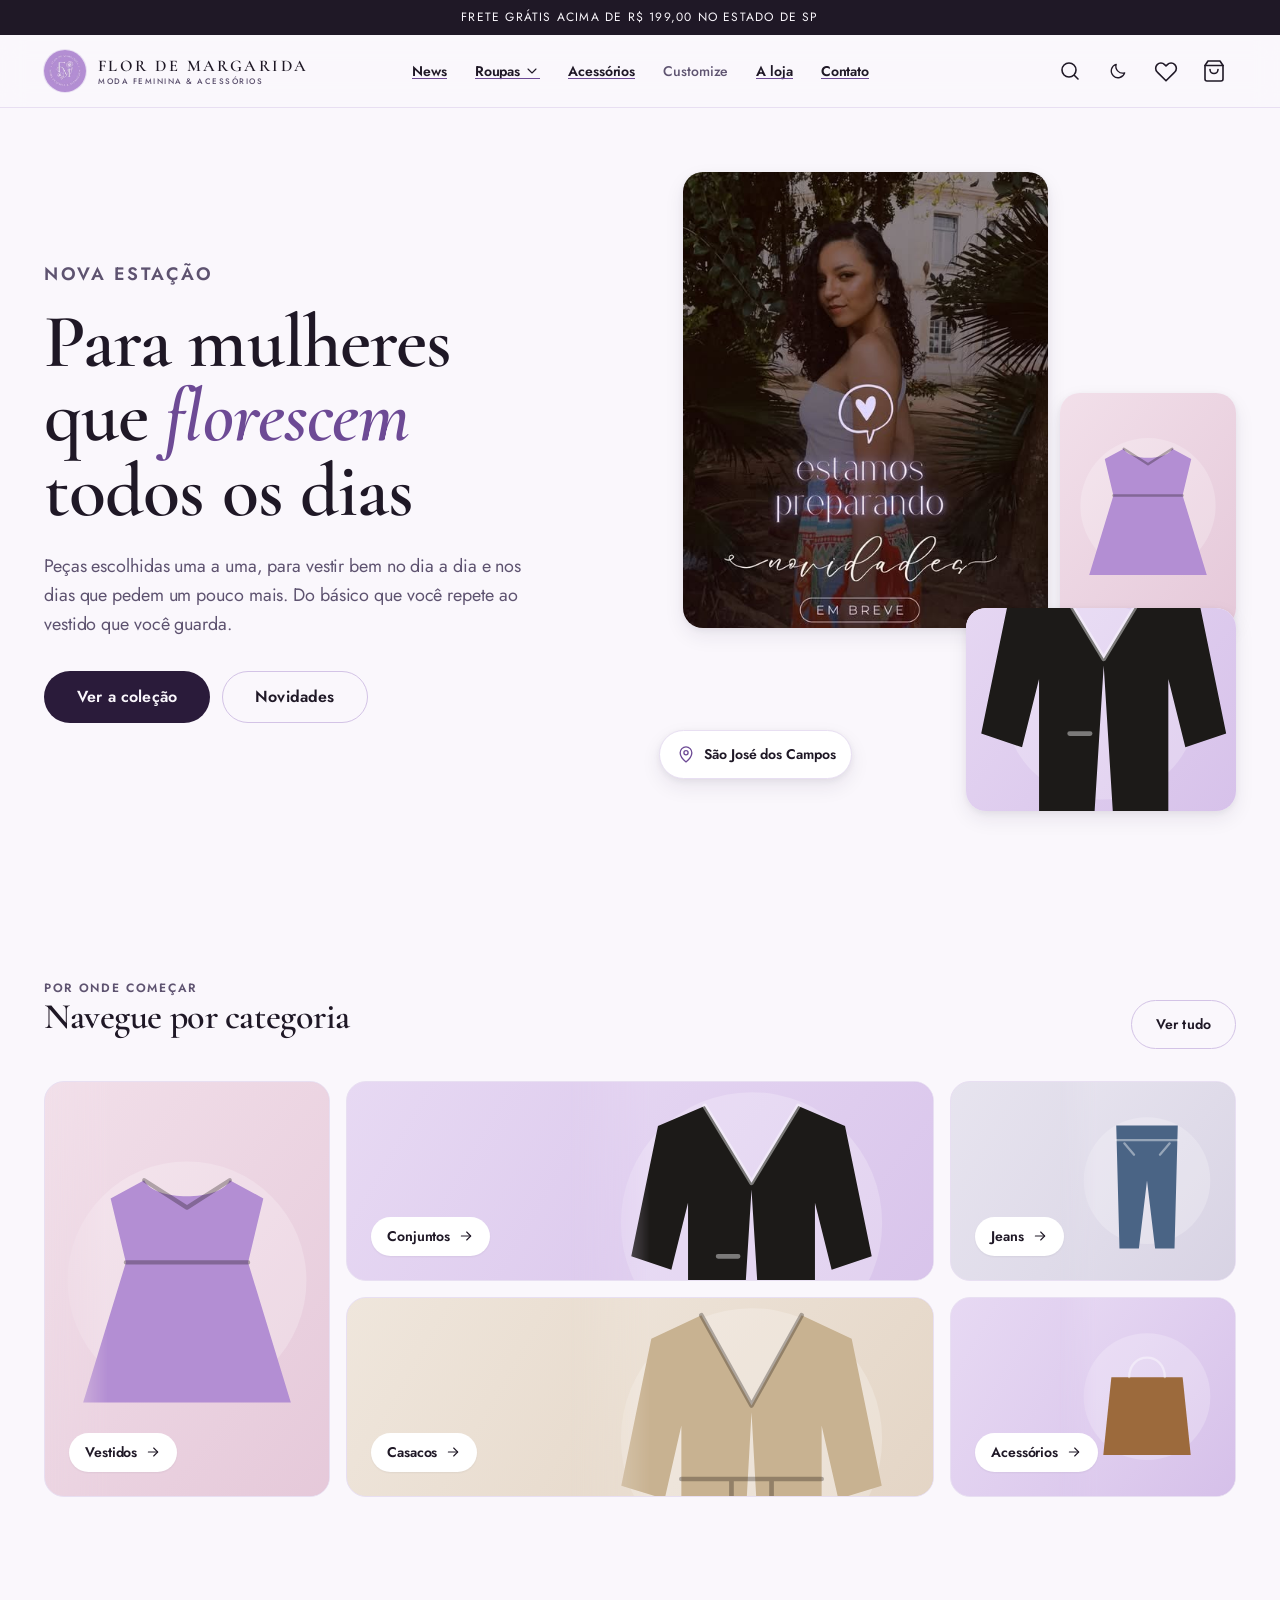
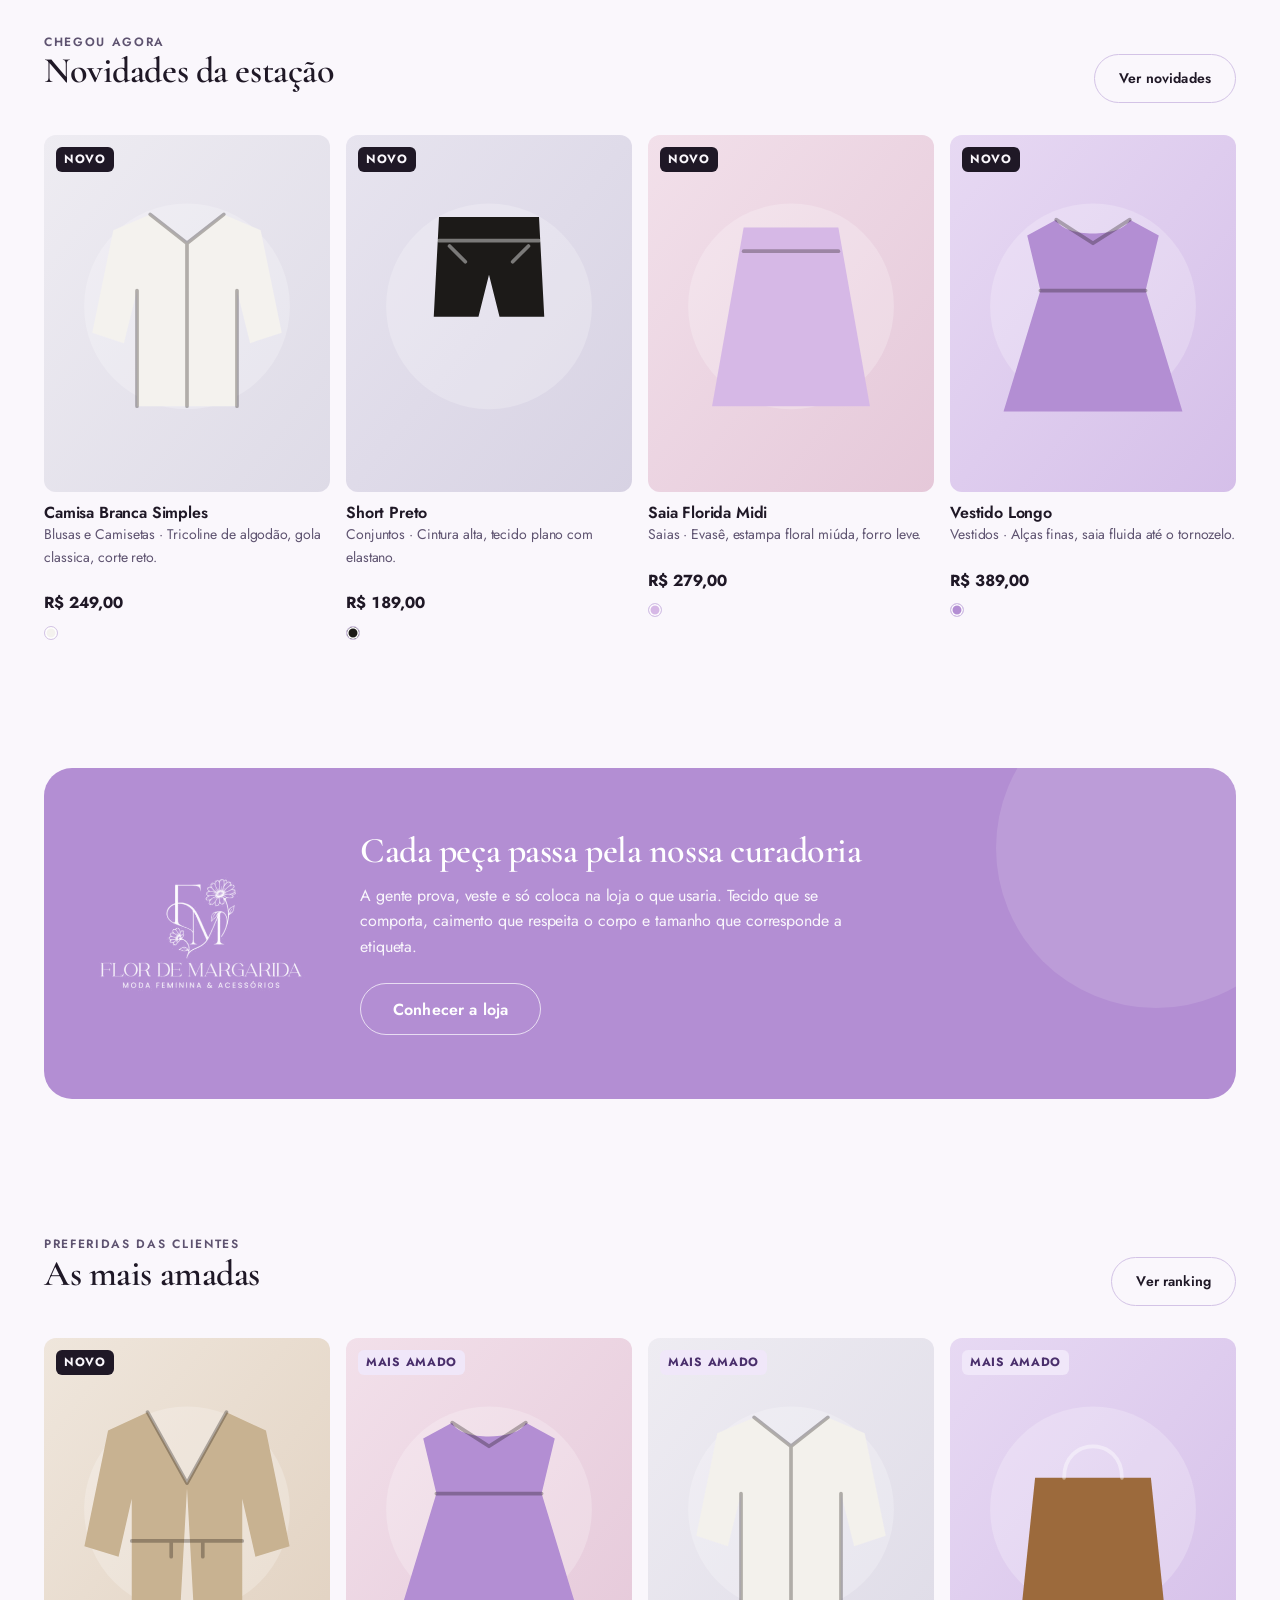
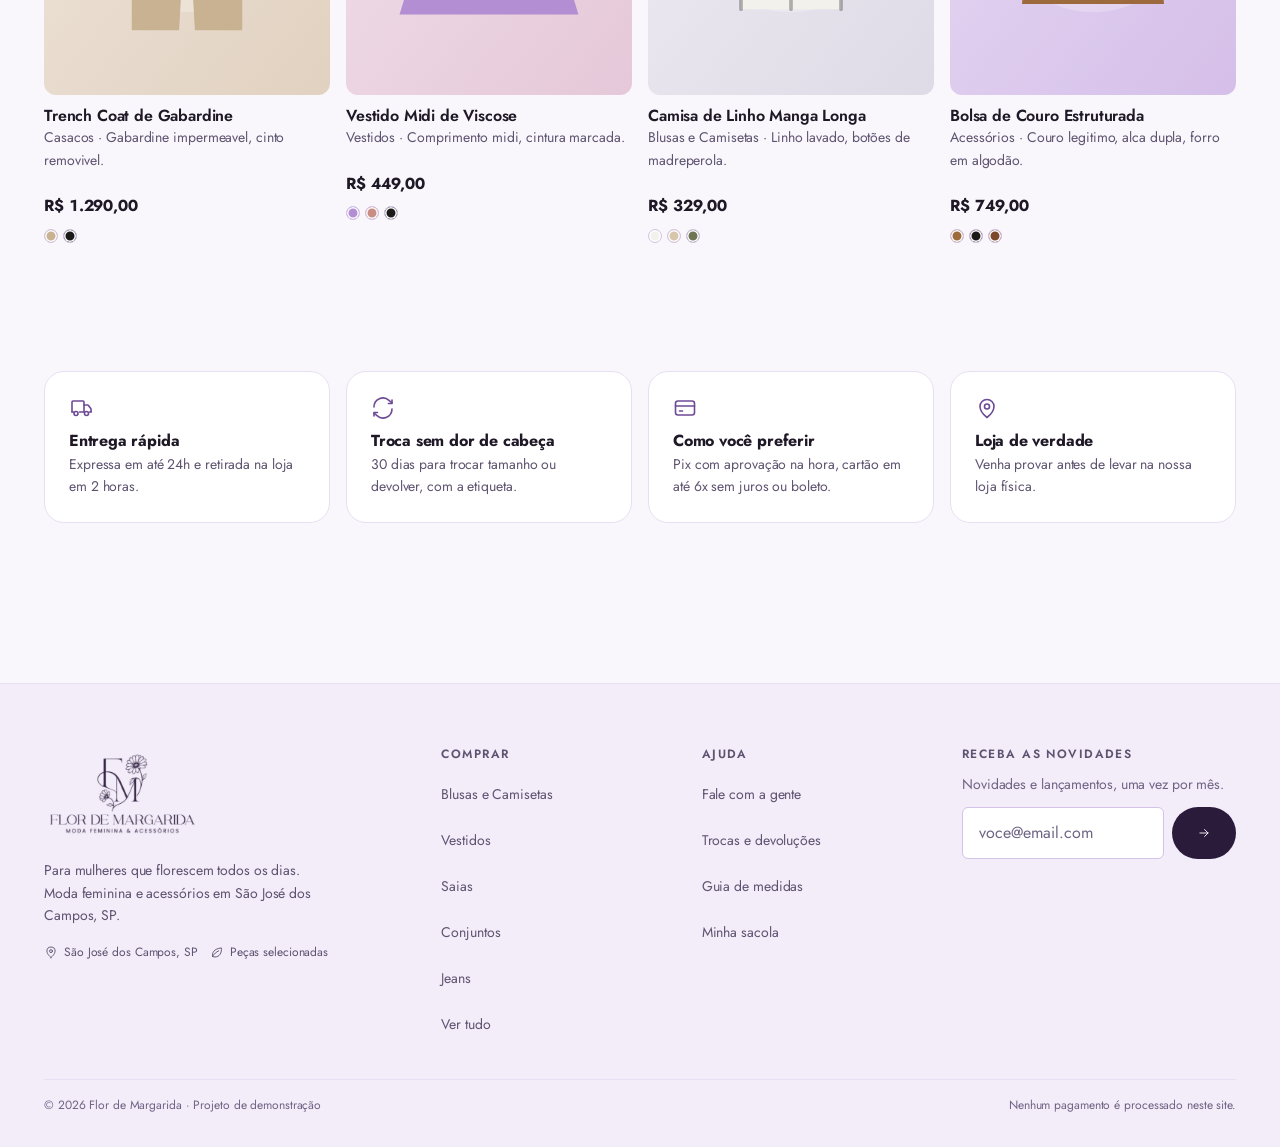
==== index.html @ 806056b3 "Adiciona o código do site Flor de Margarida Páginas, estilos, scripts e imagens exportados do artifa" ====
<!DOCTYPE html>
<html lang="pt-BR">
<head>
  <meta charset="UTF-8">
  <meta name="viewport" content="width=device-width, initial-scale=1">
  <title>Flor de Margarida - Moda feminina</title>
  <meta name="description" content="Peças escolhidas uma a uma para mulheres que florescem todos os dias. Vestidos, blusas, calças e acessórios.">
  <meta name="theme-color" content="#b38ed3">
  <link rel="icon" href="assets/img/favicon.ico" sizes="any">
  <link rel="icon" type="image/png" href="assets/img/favicon.png">
  <link rel="apple-touch-icon" href="assets/img/apple-touch-icon.png">
  <link rel="preconnect" href="https://fonts.googleapis.com">
  <link rel="preconnect" href="https://fonts.gstatic.com" crossorigin>
  <link rel="stylesheet" href="https://fonts.googleapis.com/css2?family=Cormorant+Garamond:wght@400;500;600;700&family=Jost:wght@300;400;500;600&display=swap">
  <link rel="stylesheet" href="assets/css/style.css">
</head>
<body data-pagina="inicio">

  <a class="pular-para-conteudo" href="#conteudo">Pular para o conteúdo</a>
  <header data-cabecalho></header>

  <main id="conteudo">

    <!-- Painel Customize: vive na pagina principal porque so ela recebe o runtime do claude.ai -->
    <section class="container secao" data-painel-customize hidden>
      <div class="secao-topo">
        <div>
          <p class="olho">Administração</p>
          <h1>Customize</h1>
          <p class="suave" style="max-width:58ch">
            Escreva o que quer mudar no site, anexe imagens ou PDFs se ajudar, e o pedido entra na fila.
            O Claude Code da administração executa automaticamente, em até 10 minutos, um pedido por vez.
          </p>
        </div>
        <div data-sessao-acoes></div>
      </div>
      <div data-customize></div>
    </section>

    <div data-home>
    <section class="container hero">
      <div class="hero__grade">
        <div class="hero__texto">
          <p class="olho">Nova estação</p>
          <h1 class="hero__titulo">Para mulheres que <em>florescem</em> todos os dias</h1>
          <p>
            Peças escolhidas uma a uma, para vestir bem no dia a dia e nos dias que pedem
            um pouco mais. Do básico que você repete ao vestido que você guarda.
          </p>
          <div class="hero__acoes">
            <a class="btn btn--primario btn--grande" href="produtos.html">Ver a coleção</a>
            <a class="btn btn--contorno btn--grande" href="produtos.html?ordem=novidades">Novidades</a>
          </div>
        </div>
        <div class="colagem" data-colagem></div>
      </div>
    </section>

    <section class="container secao">
      <div class="secao-topo">
        <div>
          <p class="olho">Por onde começar</p>
          <h2>Navegue por categoria</h2>
        </div>
        <a class="btn btn--contorno" href="produtos.html">Ver tudo</a>
      </div>
      <div class="bento" data-bento></div>
    </section>

    <section class="container secao">
      <div class="secao-topo">
        <div>
          <p class="olho">Chegou agora</p>
          <h2>Novidades da estação</h2>
        </div>
        <a class="btn btn--contorno" href="produtos.html?ordem=novidades">Ver novidades</a>
      </div>
      <div class="grade-produtos" data-novidades></div>
    </section>

    <section class="container secao">
      <div class="faixa-marca">
        <img src="assets/img/marca-clara.png" alt="" width="420" height="244"
             style="width:220px;height:auto" aria-hidden="true">
        <div>
          <h2>Cada peça passa pela nossa curadoria</h2>
          <p style="max-width:52ch">
            A gente prova, veste e só coloca na loja o que usaria. Tecido que se comporta,
            caimento que respeita o corpo e tamanho que corresponde a etiqueta.
          </p>
          <div class="linha" style="margin-top:24px">
            <a class="btn btn--contorno btn--grande" href="sobre.html">Conhecer a loja</a>
          </div>
        </div>
      </div>
    </section>

    <section class="container secao">
      <div class="secao-topo">
        <div>
          <p class="olho">Preferidas das clientes</p>
          <h2>As mais amadas</h2>
        </div>
        <a class="btn btn--contorno" href="produtos.html?ordem=avaliacao">Ver ranking</a>
      </div>
      <div class="grade-produtos" data-amados></div>
    </section>

    <section class="container secao">
      <div class="vantagens">
        <div class="vantagem">
          <svg class="i i--lg" viewBox="0 0 24 24" fill="none" stroke="currentColor" stroke-width="1.6"
               stroke-linecap="round" stroke-linejoin="round" aria-hidden="true">
            <path d="M3 16V6a1 1 0 0 1 1-1h10a1 1 0 0 1 1 1v10"/>
            <path d="M15 9h3.6a1 1 0 0 1 .8.4l2.4 3.2a1 1 0 0 1 .2.6V16"/>
            <path d="M3 16h1.5"/><path d="M10.5 16h4"/><path d="M20.5 16H22"/>
            <circle cx="7" cy="17.5" r="2"/><circle cx="17.5" cy="17.5" r="2"/>
          </svg>
          <h3>Entrega rápida</h3>
          <p>Expressa em até 24h e retirada na loja em 2 horas.</p>
        </div>
        <div class="vantagem">
          <svg class="i i--lg" viewBox="0 0 24 24" fill="none" stroke="currentColor" stroke-width="1.6"
               stroke-linecap="round" stroke-linejoin="round" aria-hidden="true">
            <path d="M3 11a9 9 0 0 1 15-6.7L21 7"/><path d="M21 4v3.5h-3.5"/>
            <path d="M21 13a9 9 0 0 1-15 6.7L3 17"/><path d="M3 20v-3.5h3.5"/>
          </svg>
          <h3>Troca sem dor de cabeça</h3>
          <p>30 dias para trocar tamanho ou devolver, com a etiqueta.</p>
        </div>
        <div class="vantagem">
          <svg class="i i--lg" viewBox="0 0 24 24" fill="none" stroke="currentColor" stroke-width="1.6"
               stroke-linecap="round" stroke-linejoin="round" aria-hidden="true">
            <rect x="2.5" y="5" width="19" height="14" rx="2.5"/><path d="M2.5 10h19"/><path d="M6.5 15h3"/>
          </svg>
          <h3>Como você preferir</h3>
          <p>Pix com aprovação na hora, cartão em até 6x sem juros ou boleto.</p>
        </div>
        <div class="vantagem">
          <svg class="i i--lg" viewBox="0 0 24 24" fill="none" stroke="currentColor" stroke-width="1.6"
               stroke-linecap="round" stroke-linejoin="round" aria-hidden="true">
            <path d="M12 21.5s7-5.5 7-11a7 7 0 1 0-14 0c0 5.5 7 11 7 11Z"/><circle cx="12" cy="10.5" r="2.5"/>
          </svg>
          <h3>Loja de verdade</h3>
          <p>Venha provar antes de levar na nossa loja física.</p>
        </div>
      </div>
    </section>
    </div>

  </main>

  <footer data-rodape></footer>

  <script src="assets/js/icones.js"></script>
  <script src="assets/js/dados.js"></script>
  <script src="assets/js/loja.js"></script>
  <script src="assets/js/componentes.js"></script>
  <script src="assets/js/customize.js"></script>
  <script src="assets/js/app.js"></script>
</body>
</html>
---- assets/css/style.css ----
/* =========================================================
   FLOR DE MARGARIDA - Atelie
   Design system: editorial minimalism + bento accents
   Ordem: tokens > reset > tipografia > layout > componentes
   ========================================================= */

/* =============== 1. TOKENS ==============================
   Paleta extraida da identidade real da marca (@__flordemargarida):
   lilas #b38ed3 chapado em todas as artes, logo branco, tipografia
   serifada em caixa alta. Tudo aqui deriva desses dois fatos.
   ========================================================= */

:root {
  color-scheme: light dark;

  /* --- Cor --- */
  --c-fundo:        #faf7fc;
  --c-fundo-2:      #f3ecf9;
  --c-superficie:   #ffffff;
  --c-superficie-2: #f7f2fb;
  --c-tinta:        #1f1826;   /* 16.4:1 sobre o fundo */
  --c-tinta-2:      #5e5370;   /*  7.0:1 sobre o fundo */
  --c-tinta-3:      #6f6484;   /*  4.9:1 sobre o fundo */
  --c-linha:        #e8dff2;
  --c-linha-forte:  #d3c3e6;

  --c-marca:        #b38ed3;   /* lilas da marca - preenchimento, nunca texto */
  --c-marca-clara:  #d9c6ec;
  --c-acento:       #6d4a95;   /*  6.6:1 - versao do lilas que pode virar texto */
  --c-acento-suave: #f0e7f9;
  --c-acento-tinta: #4a2f6c;

  --c-sucesso:      #1f6b45;
  --c-sucesso-suave:#e2f0e8;
  --c-perigo:       #a3272c;
  --c-perigo-suave: #fbe8e8;
  --c-aviso:        #8a5a05;

  --c-foco:         #6d4a95;
  --c-scrim:        rgba(31, 24, 38, .55);

  --c-btn-tinta:    #2a1b3a;
  --c-btn-tinta-txt:#faf7fc;

  /* --- Espacamento (escala 4px) --- */
  --e1: 4px;  --e2: 8px;  --e3: 12px; --e4: 16px;
  --e5: 24px; --e6: 32px; --e7: 48px; --e8: 64px; --e9: 96px;

  /* --- Raio --- */
  --r-sm: 6px; --r: 12px; --r-lg: 20px; --r-xl: 28px; --r-full: 999px;

  /* --- Elevacao --- */
  --s1: 0 1px 2px rgba(42, 27, 58, .06);
  --s2: 0 2px 6px rgba(42, 27, 58, .06), 0 8px 20px rgba(42, 27, 58, .08);
  --s3: 0 8px 24px rgba(42, 27, 58, .12), 0 24px 56px rgba(42, 27, 58, .14);

  /* --- Movimento --- */
  --d-rapida: 160ms;
  --d: 220ms;
  --d-lenta: 320ms;
  --ease-saida:  cubic-bezier(.22, .8, .28, 1);
  --ease-entrada: cubic-bezier(.5, 0, .75, 0);

  /* --- Camadas --- */
  --z-base: 1; --z-sticky: 40; --z-drawer: 100; --z-modal: 200; --z-toast: 300;

  /* --- Tipografia: serifada do logo + geometrica do subtitulo --- */
  --f-display: "Cormorant Garamond", Georgia, "Times New Roman", serif;
  --f-texto: "Jost", system-ui, -apple-system, "Segoe UI", Roboto, sans-serif;

  --t-xs: .75rem;
  --t-sm: .875rem;
  --t-base: 1rem;
  --t-md: 1.125rem;
  --t-lg: 1.375rem;
  --t-xl: 1.75rem;
  --t-2xl: 2.25rem;
  --t-3xl: 3rem;

  --largura: 1240px;
  --largura-texto: 68ch;
  --alt-cabecalho: 72px;
}

/* --- Tema escuro: variantes tonais, nunca inversao ---
   Tres gatilhos, um so conjunto de tokens:
   1. preferencia do sistema, salvo escolha explicita de claro (no site ou no host)
   2. data-theme="dark" carimbado pelo visualizador (claude.ai)
   3. data-tema="escuro" pelo botao do proprio site - sempre vence */
@media (prefers-color-scheme: dark) {
  :root:not([data-tema="claro"]):not([data-theme="light"]) {
  --c-fundo:        #141019;
  --c-fundo-2:      #1b1523;
  --c-superficie:   #1f1828;
  --c-superficie-2: #282034;
  --c-tinta:        #f5eefb;
  --c-tinta-2:      #b5a8c8;
  --c-tinta-3:      #9083a6;
  --c-linha:        #332a41;
  --c-linha-forte:  #4c405d;

  --c-marca:        #b38ed3;
  --c-marca-clara:  #cdaee8;
  --c-acento:       #cdaee8;
  --c-acento-suave: #2e2340;
  --c-acento-tinta: #e5d2f5;

  --c-sucesso:      #6cc79b;
  --c-sucesso-suave:#16281f;
  --c-perigo:       #ef8d8d;
  --c-perigo-suave: #2e1a1c;
  --c-aviso:        #dcae5c;

  --c-foco:         #cdaee8;
  --c-scrim:        rgba(0, 0, 0, .68);

  --c-btn-tinta:    #cdaee8;
  --c-btn-tinta-txt:#1a1322;

  --s1: 0 1px 2px rgba(0,0,0,.4);
  --s2: 0 2px 6px rgba(0,0,0,.4), 0 8px 20px rgba(0,0,0,.45);
  --s3: 0 8px 24px rgba(0,0,0,.5), 0 24px 56px rgba(0,0,0,.55);
  }
}

:root[data-theme="dark"]:not([data-tema="claro"]),
:root[data-tema="escuro"] {
  --c-fundo:        #141019;
  --c-fundo-2:      #1b1523;
  --c-superficie:   #1f1828;
  --c-superficie-2: #282034;
  --c-tinta:        #f5eefb;
  --c-tinta-2:      #b5a8c8;
  --c-tinta-3:      #9083a6;
  --c-linha:        #332a41;
  --c-linha-forte:  #4c405d;

  --c-marca:        #b38ed3;
  --c-marca-clara:  #cdaee8;
  --c-acento:       #cdaee8;
  --c-acento-suave: #2e2340;
  --c-acento-tinta: #e5d2f5;

  --c-sucesso:      #6cc79b;
  --c-sucesso-suave:#16281f;
  --c-perigo:       #ef8d8d;
  --c-perigo-suave: #2e1a1c;
  --c-aviso:        #dcae5c;

  --c-foco:         #cdaee8;
  --c-scrim:        rgba(0, 0, 0, .68);

  --c-btn-tinta:    #cdaee8;
  --c-btn-tinta-txt:#1a1322;

  --s1: 0 1px 2px rgba(0,0,0,.4);
  --s2: 0 2px 6px rgba(0,0,0,.4), 0 8px 20px rgba(0,0,0,.45);
  --s3: 0 8px 24px rgba(0,0,0,.5), 0 24px 56px rgba(0,0,0,.55);
}

/* =============== 2. RESET =============================== */

*, *::before, *::after { box-sizing: border-box; }

html { -webkit-text-size-adjust: 100%; scroll-behavior: smooth; }

body {
  margin: 0;
  min-height: 100dvh;
  background: var(--c-fundo);
  color: var(--c-tinta);
  font-family: var(--f-texto);
  font-size: var(--t-base);
  line-height: 1.6;
  letter-spacing: -0.006em;
  -webkit-font-smoothing: antialiased;
  overflow-x: hidden;
}

body.trava-scroll { overflow: hidden; }

img, svg, video { display: block; max-width: 100%; }
button, input, select, textarea { font: inherit; color: inherit; }
button { touch-action: manipulation; }

:where(a):focus-visible,
:where(button, input, select, textarea, [tabindex]):focus-visible {
  outline: 2px solid var(--c-foco);
  outline-offset: 3px;
  border-radius: var(--r-sm);
}

::selection { background: var(--c-acento); color: #fff; }

@media (prefers-reduced-motion: reduce) {
  html { scroll-behavior: auto; }
  *, *::before, *::after {
    animation-duration: .01ms !important;
    animation-iteration-count: 1 !important;
    transition-duration: .01ms !important;
  }
}

/* =============== 3. TIPOGRAFIA ========================== */

h1, h2, h3, h4 {
  font-family: var(--f-display);
  font-weight: 600;
  line-height: 1.08;
  letter-spacing: -0.012em;
  margin: 0 0 var(--e3);
  text-wrap: balance;
}
h1 { font-size: clamp(2.25rem, 6vw, var(--t-3xl)); }
h2 { font-size: clamp(1.75rem, 4vw, var(--t-2xl)); }
h3 { font-size: var(--t-lg); }
h4 { font-size: var(--t-md); }
p  { margin: 0 0 var(--e4); max-width: var(--largura-texto); }

a { color: inherit; text-decoration: none; }
a.link { text-decoration: underline; text-underline-offset: .22em; text-decoration-thickness: 1px; }
a.link:hover { color: var(--c-acento); }

.olho {
  font-family: var(--f-texto);
  font-size: var(--t-xs);
  font-weight: 600;
  letter-spacing: .14em;
  text-transform: uppercase;
  color: var(--c-tinta-2);
}
.suave  { color: var(--c-tinta-2); }
.apoio  { color: var(--c-tinta-3); font-size: var(--t-sm); }
.centro { text-align: center; }
.numero { font-variant-numeric: tabular-nums; }
.sr-only {
  position: absolute; width: 1px; height: 1px; padding: 0; margin: -1px;
  overflow: hidden; clip: rect(0 0 0 0); white-space: nowrap; border: 0;
}
.pular-para-conteudo {
  position: absolute; left: var(--e4); top: -100px; z-index: var(--z-toast);
  background: var(--c-tinta); color: var(--c-fundo);
  padding: var(--e3) var(--e4); border-radius: var(--r-sm);
  transition: top var(--d) var(--ease-saida);
}
.pular-para-conteudo:focus { top: var(--e4); }

/* =============== 4. LAYOUT ============================== */

.container { width: 100%; max-width: var(--largura); margin-inline: auto; padding-inline: var(--e5); }
.container--estreito { max-width: 820px; }

.secao { padding-block: var(--e8); }
.secao--curta { padding-block: var(--e7); }

.secao-topo {
  display: flex; align-items: end; justify-content: space-between;
  gap: var(--e5); flex-wrap: wrap; margin-bottom: var(--e6);
}
.secao-topo p { margin: var(--e2) 0 0; }

.pilha { display: grid; gap: var(--e4); }
.linha { display: flex; align-items: center; gap: var(--e3); flex-wrap: wrap; }

/* =============== 5. ICONES ============================== */

.i { width: 20px; height: 20px; flex: none; stroke-width: 1.6; }
.i--sm { width: 16px; height: 16px; }
.i--lg { width: 24px; height: 24px; }
.i--xl { width: 32px; height: 32px; stroke-width: 1.3; }

/* =============== 6. BOTOES ============================== */

.btn {
  display: inline-flex; align-items: center; justify-content: center; gap: var(--e2);
  min-height: 44px; padding: var(--e3) var(--e5);
  border: 1px solid transparent; border-radius: var(--r-full);
  font-size: var(--t-sm); font-weight: 600; letter-spacing: .01em;
  cursor: pointer; text-align: center;
  transition: background-color var(--d) var(--ease-saida),
              border-color var(--d) var(--ease-saida),
              color var(--d) var(--ease-saida),
              opacity var(--d) var(--ease-saida),
              transform var(--d-rapida) var(--ease-saida);
}
.btn:active { transform: scale(.975); }
.btn[disabled], .btn[aria-disabled="true"] {
  opacity: .45; cursor: not-allowed; transform: none; pointer-events: none;
}

.btn--primario { background: var(--c-btn-tinta); color: var(--c-btn-tinta-txt); }
.btn--primario:hover { background: var(--c-acento); }

.btn--contorno { border-color: var(--c-linha-forte); color: var(--c-tinta); background: transparent; }
.btn--contorno:hover { border-color: var(--c-tinta); background: var(--c-superficie-2); }

.btn--fantasma { color: var(--c-tinta); background: transparent; }
.btn--fantasma:hover { background: var(--c-superficie-2); }

.btn--perigo { color: var(--c-perigo); background: transparent; border-color: transparent; }
.btn--perigo:hover { background: var(--c-perigo-suave); }

.btn--bloco { width: 100%; }
.btn--grande { min-height: 52px; padding-inline: var(--e6); font-size: var(--t-base); }

.btn__spinner {
  width: 16px; height: 16px; border-radius: 50%;
  border: 2px solid currentColor; border-top-color: transparent;
  animation: girar .7s linear infinite;
}
@keyframes girar { to { transform: rotate(360deg); } }

/* Botao so-icone: alvo 44px garantido */
.btn-icone {
  display: inline-grid; place-items: center;
  width: 44px; height: 44px; padding: 0;
  border: 0; border-radius: var(--r-full);
  background: transparent; color: var(--c-tinta); cursor: pointer;
  transition: background-color var(--d) var(--ease-saida), color var(--d) var(--ease-saida);
}
.btn-icone:hover { background: var(--c-superficie-2); }

/* =============== 7. CABECALHO =========================== */

.aviso-topo {
  background: var(--c-tinta); color: var(--c-fundo);
  font-size: var(--t-xs); letter-spacing: .1em; text-transform: uppercase;
  text-align: center; padding: var(--e2) var(--e4);
}

.cabecalho {
  position: sticky; top: env(safe-area-inset-top, 0px); z-index: var(--z-sticky);
  background: color-mix(in srgb, var(--c-fundo) 88%, transparent);
  backdrop-filter: blur(12px) saturate(1.4);
  border-bottom: 1px solid var(--c-linha);
}
.cabecalho__int {
  display: flex; align-items: center; gap: var(--e4);
  min-height: var(--alt-cabecalho);
}

/* Assinatura da marca. No cabecalho o lockup empilhado ficaria ilegivel,
   entao ele e tipografado com a mesma estrutura do logo (serifada em caixa
   alta + subtitulo geometrico tracado). A imagem original vai no rodape. */
.marca { display: inline-flex; align-items: center; gap: var(--e3); }
.marca__selo {
  width: 42px; height: 42px; border-radius: 50%; flex: none;
  box-shadow: 0 0 0 1px var(--c-linha);
}
.marca__nome {
  display: grid; gap: 3px; line-height: 1;
  font-family: var(--f-display); font-weight: 600;
  font-size: 1.02rem; letter-spacing: .15em; text-transform: uppercase;
  white-space: nowrap;
}
.marca__nome small {
  font-family: var(--f-texto); font-weight: 500;
  font-size: .5rem; letter-spacing: .19em; color: var(--c-tinta-2);
}

.marca__lockup { height: 92px; width: auto; }
.marca__lockup--clara { display: none; }
:root[data-tema="escuro"] .marca__lockup--escura,
:root[data-theme="dark"]:not([data-tema="claro"]) .marca__lockup--escura { display: none; }
:root[data-tema="escuro"] .marca__lockup--clara,
:root[data-theme="dark"]:not([data-tema="claro"]) .marca__lockup--clara { display: block; }
@media (prefers-color-scheme: dark) {
  :root:not([data-tema="claro"]):not([data-theme="light"]) .marca__lockup--escura { display: none; }
  :root:not([data-tema="claro"]):not([data-theme="light"]) .marca__lockup--clara { display: block; }
}

.nav-principal { display: flex; gap: var(--e1); margin-inline: auto; }
.nav-principal a {
  position: relative;
  display: inline-flex; align-items: center;
  min-height: 44px; padding-inline: var(--e3);
  font-size: var(--t-sm); font-weight: 500; color: var(--c-tinta-2);
  transition: color var(--d) var(--ease-saida);
}
.nav-principal a:hover { color: var(--c-tinta); }
.nav-principal a::after {
  content: ""; position: absolute; left: var(--e3); right: var(--e3); bottom: 14px;
  height: 1.5px; background: var(--c-acento);
  transform: scaleX(0); transform-origin: left;
  transition: transform var(--d) var(--ease-saida);
}
.nav-principal a:hover::after { transform: scaleX(1); }
.nav-principal a[aria-current="page"] { color: var(--c-tinta); font-weight: 600; }
.nav-principal a[aria-current="page"]::after { transform: scaleX(1); }

.cabecalho__acoes { display: flex; align-items: center; gap: var(--e1); margin-left: auto; }

.contagem {
  position: absolute; top: 4px; right: 2px;
  min-width: 18px; height: 18px; padding-inline: 5px;
  display: grid; place-items: center;
  background: var(--c-acento); color: #fff;
  border-radius: var(--r-full);
  font-size: 11px; font-weight: 700; font-variant-numeric: tabular-nums;
  line-height: 1;
}
.contagem[hidden] { display: none; }
.btn-icone { position: relative; }

.abrir-menu { display: none; }

/* =============== 8. HERO ================================ */

.hero { position: relative; padding-block: var(--e8) var(--e9); overflow: hidden; }
.hero__grade {
  display: grid; grid-template-columns: 1.02fr .98fr;
  gap: var(--e8); align-items: center;
}
.hero__titulo { font-size: clamp(2.5rem, 7.5vw, 4.75rem); line-height: .98; margin-bottom: var(--e5); }
.hero__titulo em { font-style: italic; color: var(--c-acento); }
.hero p { font-size: var(--t-md); color: var(--c-tinta-2); max-width: 44ch; }
.hero__acoes { display: flex; gap: var(--e3); flex-wrap: wrap; margin-top: var(--e6); }

.hero__provas {
  display: flex; gap: var(--e6); flex-wrap: wrap;
  margin-top: var(--e7); padding-top: var(--e5);
  border-top: 1px solid var(--c-linha);
}
.hero__prova strong { display: block; font-family: var(--f-display); font-size: var(--t-xl); }
.hero__prova span { font-size: var(--t-sm); color: var(--c-tinta-2); }

/* Colagem: 3 painéis sobrepostos */
.colagem { position: relative; display: grid; grid-template-columns: repeat(6, 1fr); gap: var(--e3); }
.colagem__peca { border-radius: var(--r-lg); overflow: hidden; box-shadow: var(--s2); background: var(--c-superficie-2); }
.colagem__peca img { width: 100%; height: 100%; object-fit: cover; }
.colagem__peca--a { grid-column: 1 / 5; aspect-ratio: 4/5; }
.colagem__peca--b { grid-column: 5 / 7; aspect-ratio: 3/4; align-self: end; }
.colagem__peca--c { grid-column: 4 / 7; aspect-ratio: 4/3; margin-top: calc(var(--e6) * -1); }

.selo-flutuante {
  position: absolute; left: calc(var(--e5) * -1); bottom: var(--e6);
  display: inline-flex; align-items: center; gap: var(--e2);
  padding: var(--e3) var(--e4);
  background: var(--c-superficie); border: 1px solid var(--c-linha);
  border-radius: var(--r-full); box-shadow: var(--s2);
  font-size: var(--t-sm); font-weight: 600;
}
.selo-flutuante .i { color: var(--c-acento); }

.hero__campanha {
  position: relative; border-radius: var(--r-lg); overflow: hidden;
  aspect-ratio: 3/4; box-shadow: var(--s2); background: var(--c-marca);
}
.hero__campanha img { width: 100%; height: 100%; object-fit: cover; }

/* Faixa na cor cheia da marca - o mesmo lilas das artes do Instagram */
.faixa-marca {
  position: relative; overflow: hidden;
  background: var(--c-marca); color: #fff;
  border-radius: var(--r-xl); padding: var(--e8) var(--e7);
  display: grid; grid-template-columns: auto 1fr; gap: var(--e7); align-items: center;
}
.faixa-marca::after {
  content: ""; position: absolute; right: -80px; top: -80px;
  width: 320px; height: 320px; border-radius: 50%;
  background: rgba(255, 255, 255, .12);
}
.faixa-marca h2 { color: #fff; position: relative; }
.faixa-marca p { color: rgba(255, 255, 255, .92); position: relative; }
.faixa-marca img { position: relative; }
.faixa-marca .btn--contorno { border-color: rgba(255,255,255,.7); color: #fff; }
.faixa-marca .btn--contorno:hover { background: rgba(255,255,255,.16); border-color: #fff; }

/* =============== 9. BENTO CATEGORIAS ==================== */

.bento {
  display: grid; gap: var(--e4);
  grid-template-columns: repeat(4, 1fr);
  grid-auto-rows: 200px;
}
.bento__item {
  position: relative; overflow: hidden;
  border-radius: var(--r-lg); border: 1px solid var(--c-linha);
  background: var(--c-superficie-2);
  display: flex; align-items: end; padding: var(--e5);
  transition: transform var(--d) var(--ease-saida), box-shadow var(--d) var(--ease-saida);
}
.bento__item:hover { transform: translateY(-4px); box-shadow: var(--s2); }
/* A peca aparece inteira (contain) e o fundo tonal preenche o resto -
   com cover, uma peca vertical num bloco largo viraria recorte aleatorio. */
.bento__item img {
  position: absolute; top: 0; right: 0; bottom: 0;
  height: 100%; width: 62%; object-fit: cover; object-position: center 30%;
  transition: transform var(--d-lenta) var(--ease-saida);
  mask-image: linear-gradient(90deg, transparent, #000 22%);
  -webkit-mask-image: linear-gradient(90deg, transparent, #000 22%);
}
.bento__item--alto img { width: 100%; object-position: center 42%; }
.bento__item:hover img { transform: scale(1.05); }
.bento__rotulo {
  position: relative; z-index: 1;
  display: inline-flex; align-items: center; gap: var(--e2);
  padding: var(--e2) var(--e4);
  background: var(--c-superficie); border-radius: var(--r-full);
  font-size: var(--t-sm); font-weight: 600; box-shadow: var(--s1);
}
.bento__item--largo { grid-column: span 2; }
.bento__item--alto  { grid-row: span 2; }

/* =============== 10. CARD DE PRODUTO ==================== */

.grade-produtos {
  display: grid; gap: var(--e5) var(--e4);
  grid-template-columns: repeat(auto-fill, minmax(230px, 1fr));
}
.grade-produtos > * { min-width: 0; }

.card { position: relative; display: flex; flex-direction: column; }
/* As sobreposicoes ancoram na midia, nao no card inteiro - senao o botao
   de compra rapida cai por cima do nome e do preco. */
.card__topo { position: relative; }
.card__midia {
  display: block;
  aspect-ratio: 4/5; border-radius: var(--r); overflow: hidden;
  background: var(--c-superficie-2);
}
.card__midia img {
  width: 100%; height: 100%; object-fit: cover;
  transition: transform var(--d-lenta) var(--ease-saida), opacity var(--d) var(--ease-saida);
}
.card:hover .card__midia img { transform: scale(1.035); }

.card__etiquetas {
  position: absolute; top: var(--e3); left: var(--e3); z-index: 1;
  display: grid; gap: var(--e1); justify-items: start;
  max-width: calc(100% - 64px);
}
.etiqueta {
  display: inline-flex; align-items: center; gap: 4px; width: fit-content;
  padding: 3px var(--e2);
  border-radius: var(--r-sm);
  font-size: var(--t-xs); font-weight: 700; letter-spacing: .06em; text-transform: uppercase;
}
.etiqueta--novo   { background: var(--c-tinta); color: var(--c-fundo); }
.etiqueta--oferta { background: var(--c-perigo); color: #fff; }
.etiqueta--top    { background: var(--c-acento-suave); color: var(--c-acento-tinta); }
.etiqueta--esgotado { background: var(--c-superficie); color: var(--c-tinta-2); border: 1px solid var(--c-linha-forte); }

.card__favorito {
  position: absolute; top: var(--e2); right: var(--e2); z-index: 1;
  width: 44px; height: 44px; display: grid; place-items: center;
  border: 0; border-radius: var(--r-full); cursor: pointer;
  background: color-mix(in srgb, var(--c-superficie) 82%, transparent);
  color: var(--c-tinta); backdrop-filter: blur(4px);
  opacity: 0; transform: translateY(-4px);
  transition: opacity var(--d) var(--ease-saida), transform var(--d) var(--ease-saida), color var(--d) var(--ease-saida);
}
.card:hover .card__favorito,
.card__favorito:focus-visible,
.card__favorito[aria-pressed="true"] { opacity: 1; transform: none; }
.card__favorito[aria-pressed="true"] { color: var(--c-acento); }
.card__favorito[aria-pressed="true"] .i { fill: currentColor; }

.card__rapido {
  position: absolute; left: var(--e3); right: var(--e3); bottom: var(--e3); z-index: 1;
  opacity: 0; transform: translateY(8px);
  transition: opacity var(--d) var(--ease-saida), transform var(--d) var(--ease-saida);
}
.card:hover .card__rapido, .card:focus-within .card__rapido { opacity: 1; transform: none; }
.card__rapido .btn {
  width: 100%; background: var(--c-superficie); color: var(--c-tinta);
  border: 1px solid var(--c-linha); box-shadow: var(--s2);
}
.card__rapido .btn:hover { background: var(--c-tinta); color: var(--c-fundo); border-color: var(--c-tinta); }

.card__corpo { padding-top: var(--e3); display: grid; gap: 2px; }
.card__nome { font-family: var(--f-texto); font-size: var(--t-base); font-weight: 600; margin: 0; letter-spacing: -.01em; }
.card__nome a::after { content: ""; position: absolute; inset: 0; }
.card__meta { font-size: var(--t-sm); color: var(--c-tinta-2); }
.card__precos { display: flex; align-items: baseline; gap: var(--e2); margin-top: var(--e1); }
.preco { font-size: var(--t-base); font-weight: 700; font-variant-numeric: tabular-nums; }
.preco--antigo { font-size: var(--t-sm); font-weight: 400; color: var(--c-tinta-3); text-decoration: line-through; }
.preco--desconto { color: var(--c-perigo); }

.amostras { display: flex; gap: 5px; margin-top: var(--e2); }
.amostra {
  width: 14px; height: 14px; border-radius: 50%;
  border: 1px solid var(--c-linha-forte); box-shadow: inset 0 0 0 1.5px var(--c-superficie);
}

/* =============== 11. FILTROS / CATALOGO ================= */

.catalogo { display: grid; grid-template-columns: 244px 1fr; gap: var(--e7); align-items: start; }

.filtros { position: sticky; top: calc(var(--alt-cabecalho) + var(--e4)); display: grid; gap: var(--e2); }
.filtro-grupo { border-top: 1px solid var(--c-linha); padding-top: var(--e4); }
.filtro-grupo:first-child { border-top: 0; padding-top: 0; }
.filtro-grupo > h3 { font-family: var(--f-texto); font-size: var(--t-sm); font-weight: 700; margin-bottom: var(--e3); }
.filtro-lista { display: grid; gap: 2px; }

.opcao {
  display: flex; align-items: center; gap: var(--e3);
  min-height: 40px; padding: var(--e1) var(--e2);
  border-radius: var(--r-sm); cursor: pointer;
  font-size: var(--t-sm); color: var(--c-tinta-2);
  transition: background-color var(--d) var(--ease-saida), color var(--d) var(--ease-saida);
}
.opcao:hover { background: var(--c-superficie-2); color: var(--c-tinta); }
.opcao input { position: absolute; opacity: 0; width: 0; height: 0; }
.opcao__caixa {
  width: 18px; height: 18px; flex: none;
  border: 1.5px solid var(--c-linha-forte); border-radius: 4px;
  display: grid; place-items: center;
  transition: background-color var(--d-rapida) var(--ease-saida), border-color var(--d-rapida) var(--ease-saida);
}
.opcao__caixa .i { width: 12px; height: 12px; color: var(--c-btn-tinta-txt); opacity: 0; stroke-width: 3; }
.opcao input:checked + .opcao__caixa { background: var(--c-btn-tinta); border-color: var(--c-btn-tinta); }
.opcao input:checked + .opcao__caixa .i { opacity: 1; }
.opcao input:focus-visible + .opcao__caixa { outline: 2px solid var(--c-foco); outline-offset: 2px; }
.opcao input:checked ~ .opcao__texto { color: var(--c-tinta); font-weight: 600; }
.opcao__texto { flex: 1; }
.opcao__qtd { font-size: var(--t-xs); color: var(--c-tinta-3); font-variant-numeric: tabular-nums; }

/* Acordeao de categoria no filtro: clicar na categoria expande as subcategorias */
.filtro-cat__topo { display: flex; align-items: center; gap: var(--e1); }
.filtro-cat__topo .opcao { flex: 1; }
.filtro-cat__btn {
  flex: none; width: 44px; height: 44px; padding: 0;
  border: 0; background: none; cursor: pointer;
  display: grid; place-items: center; color: var(--c-tinta-3);
  border-radius: var(--r-sm);
  transition: background-color var(--d) var(--ease-saida), color var(--d) var(--ease-saida);
}
.filtro-cat__btn:hover { background: var(--c-superficie-2); color: var(--c-tinta); }
.filtro-cat__btn:focus-visible { outline: 2px solid var(--c-foco); outline-offset: 2px; }
.filtro-cat__btn .i { transition: transform var(--d) var(--ease-saida); }
.filtro-cat__btn[aria-expanded="true"] .i { transform: rotate(180deg); }
.filtro-cat__subs {
  display: grid; gap: 2px;
  margin: 2px 0 var(--e2) var(--e5);
  padding-left: var(--e3);
  border-left: 1px solid var(--c-linha);
}

.grade-cores { display: flex; flex-wrap: wrap; gap: var(--e2); }
.cor-btn {
  position: relative; width: 44px; height: 44px; padding: 0;
  border: 0; background: none; cursor: pointer;
  display: grid; place-items: center; border-radius: var(--r-full);
}
.cor-btn__disco {
  width: 26px; height: 26px; border-radius: 50%;
  border: 1px solid var(--c-linha-forte);
  transition: transform var(--d-rapida) var(--ease-saida), box-shadow var(--d-rapida) var(--ease-saida);
}
.cor-btn:hover .cor-btn__disco { transform: scale(1.1); }
.cor-btn[aria-pressed="true"] .cor-btn__disco,
.cor-btn[aria-checked="true"] .cor-btn__disco {
  box-shadow: 0 0 0 2px var(--c-fundo), 0 0 0 4px var(--c-tinta);
}

.grade-tamanhos { display: flex; flex-wrap: wrap; gap: var(--e2); }
.tam-btn {
  min-width: 48px; min-height: 44px; padding-inline: var(--e3);
  border: 1px solid var(--c-linha-forte); border-radius: var(--r-sm);
  background: transparent; cursor: pointer;
  font-size: var(--t-sm); font-weight: 600; font-variant-numeric: tabular-nums;
  transition: background-color var(--d-rapida) var(--ease-saida),
              border-color var(--d-rapida) var(--ease-saida),
              color var(--d-rapida) var(--ease-saida);
}
.tam-btn:hover:not([disabled]) { border-color: var(--c-tinta); }
.tam-btn[aria-pressed="true"], .tam-btn[aria-checked="true"] {
  background: var(--c-btn-tinta); border-color: var(--c-btn-tinta); color: var(--c-btn-tinta-txt);
}
.tam-btn[disabled] {
  opacity: .4; cursor: not-allowed; color: var(--c-tinta-3);
  background: repeating-linear-gradient(135deg, transparent, transparent 5px, var(--c-linha) 5px, var(--c-linha) 6px);
}

.barra-catalogo {
  display: flex; align-items: center; gap: var(--e3); flex-wrap: wrap;
  margin-bottom: var(--e5);
}
.busca { position: relative; flex: 1; min-width: 220px; }
.busca .i { position: absolute; left: var(--e3); top: 50%; transform: translateY(-50%); color: var(--c-tinta-3); }
.busca input[type="search"] { padding-left: 42px; }

.fichas { display: flex; flex-wrap: wrap; gap: var(--e2); margin-bottom: var(--e4); }
.ficha {
  display: inline-flex; align-items: center; gap: var(--e2);
  min-height: 36px; padding: var(--e1) var(--e2) var(--e1) var(--e3);
  border: 1px solid var(--c-linha-forte); border-radius: var(--r-full);
  background: var(--c-superficie); font-size: var(--t-sm);
}
.ficha button {
  display: grid; place-items: center; width: 26px; height: 26px;
  border: 0; border-radius: 50%; background: transparent; cursor: pointer; color: var(--c-tinta-2);
}
.ficha button:hover { background: var(--c-superficie-2); color: var(--c-tinta); }

/* =============== 12. FORMULARIOS ======================== */

.campo { display: grid; gap: 6px; margin-bottom: var(--e4); }
.campo__rotulo { font-size: var(--t-sm); font-weight: 600; display: flex; gap: 4px; align-items: baseline; }
.campo__rotulo .obrigatorio { color: var(--c-perigo); }
.campo__opcional { color: var(--c-tinta-3); font-weight: 400; font-size: var(--t-xs); }

input[type="text"], input[type="email"], input[type="tel"], input[type="search"],
input[type="password"], input[type="number"], select, textarea {
  width: 100%; min-height: 48px; padding: var(--e3) var(--e4);
  background: var(--c-superficie); color: var(--c-tinta);
  border: 1px solid var(--c-linha-forte); border-radius: var(--r-sm);
  font-size: var(--t-base);
  transition: border-color var(--d) var(--ease-saida), box-shadow var(--d) var(--ease-saida);
}
textarea { min-height: 104px; resize: vertical; line-height: 1.55; }
select {
  appearance: none; padding-right: 42px; cursor: pointer;
  background-image: linear-gradient(45deg, transparent 50%, currentColor 50%),
                    linear-gradient(135deg, currentColor 50%, transparent 50%);
  background-position: calc(100% - 20px) calc(50% + 1px), calc(100% - 14px) calc(50% + 1px);
  background-size: 6px 6px, 6px 6px;
  background-repeat: no-repeat;
}
input::placeholder, textarea::placeholder { color: var(--c-tinta-3); }
input:hover, select:hover, textarea:hover { border-color: var(--c-tinta-3); }
input:focus, select:focus, textarea:focus {
  outline: none; border-color: var(--c-foco);
  box-shadow: 0 0 0 3px color-mix(in srgb, var(--c-foco) 16%, transparent);
}
input[readonly] { background: var(--c-superficie-2); border-style: dashed; }

.campo__ajuda { font-size: var(--t-xs); color: var(--c-tinta-2); }
.campo__erro {
  display: none; align-items: center; gap: 6px;
  font-size: var(--t-xs); font-weight: 600; color: var(--c-perigo);
}
.campo__erro .i { width: 14px; height: 14px; }
.campo[data-invalido="true"] .campo__erro { display: flex; }
.campo[data-invalido="true"] input,
.campo[data-invalido="true"] select,
.campo[data-invalido="true"] textarea { border-color: var(--c-perigo); }
.campo[data-invalido="true"] input:focus { box-shadow: 0 0 0 3px var(--c-perigo-suave); }

.dupla { display: grid; grid-template-columns: 1fr 1fr; gap: 0 var(--e4); }
.tripla { display: grid; grid-template-columns: 1fr 1fr 1fr; gap: 0 var(--e4); }

.resumo-erros {
  display: none; gap: var(--e2);
  padding: var(--e4); margin-bottom: var(--e5);
  background: var(--c-perigo-suave); border: 1px solid var(--c-perigo);
  border-radius: var(--r); color: var(--c-perigo);
}
.resumo-erros[data-visivel="true"] { display: flex; }
.resumo-erros ul { margin: var(--e2) 0 0; padding-left: var(--e4); font-size: var(--t-sm); }
.resumo-erros a { text-decoration: underline; }

/* Cartao de escolha (radio grande) */
.escolhas { display: grid; gap: var(--e3); }
.escolha {
  position: relative; display: flex; align-items: center; gap: var(--e4);
  padding: var(--e4); min-height: 68px;
  border: 1px solid var(--c-linha-forte); border-radius: var(--r);
  background: var(--c-superficie); cursor: pointer;
  transition: border-color var(--d) var(--ease-saida), background-color var(--d) var(--ease-saida);
}
.escolha:hover { border-color: var(--c-tinta-3); }
.escolha input { position: absolute; opacity: 0; width: 0; height: 0; }
.escolha__marca {
  width: 20px; height: 20px; flex: none;
  border: 1.5px solid var(--c-linha-forte); border-radius: 50%;
  display: grid; place-items: center;
  transition: border-color var(--d-rapida) var(--ease-saida);
}
.escolha__marca::after {
  content: ""; width: 10px; height: 10px; border-radius: 50%;
  background: var(--c-btn-tinta); transform: scale(0);
  transition: transform var(--d-rapida) var(--ease-saida);
}
.escolha input:checked ~ .escolha__marca { border-color: var(--c-btn-tinta); }
.escolha input:checked ~ .escolha__marca::after { transform: scale(1); }
.escolha:has(input:checked) { border-color: var(--c-tinta); background: var(--c-superficie-2); }
.escolha input:focus-visible ~ .escolha__marca { outline: 2px solid var(--c-foco); outline-offset: 3px; }
.escolha__icone {
  width: 40px; height: 40px; flex: none; display: grid; place-items: center;
  border-radius: var(--r-sm); background: var(--c-superficie-2); color: var(--c-tinta);
}
.escolha:has(input:checked) .escolha__icone { background: var(--c-acento-suave); color: var(--c-acento-tinta); }
.escolha__texto { flex: 1; min-width: 0; }
.escolha__texto strong { display: block; font-size: var(--t-sm); }
.escolha__texto span { font-size: var(--t-xs); color: var(--c-tinta-2); }
.escolha__valor { font-size: var(--t-sm); font-weight: 700; font-variant-numeric: tabular-nums; white-space: nowrap; }

/* =============== 13. SUPERFICIES ======================== */

.painel {
  background: var(--c-superficie); border: 1px solid var(--c-linha);
  border-radius: var(--r-lg); padding: var(--e5);
}
.painel + .painel { margin-top: var(--e4); }
.painel__topo { display: flex; align-items: center; justify-content: space-between; gap: var(--e3); margin-bottom: var(--e4); }
.painel__topo h3 { margin: 0; font-family: var(--f-texto); font-size: var(--t-md); font-weight: 700; }

.vantagens { display: grid; grid-template-columns: repeat(4, 1fr); gap: var(--e4); }
.vantagem {
  padding: var(--e5); border: 1px solid var(--c-linha); border-radius: var(--r-lg);
  background: var(--c-superficie);
}
.vantagem .i { color: var(--c-acento); margin-bottom: var(--e3); }
.vantagem h3 { font-family: var(--f-texto); font-size: var(--t-base); font-weight: 700; margin-bottom: 4px; }
.vantagem p { font-size: var(--t-sm); color: var(--c-tinta-2); margin: 0; }

.faixa-editorial {
  position: relative; overflow: hidden;
  border-radius: var(--r-xl); padding: var(--e8) var(--e7);
  background: var(--c-fundo-2); border: 1px solid var(--c-linha);
  display: grid; grid-template-columns: 1fr auto; gap: var(--e7); align-items: center;
}
.faixa-editorial h2 { max-width: 16ch; }

.vazio {
  display: grid; place-items: center; gap: var(--e3);
  padding: var(--e9) var(--e5); text-align: center;
}
.vazio .i { color: var(--c-tinta-3); }
.vazio h3 { margin: 0; }
.vazio p { color: var(--c-tinta-2); margin: 0; }

/* =============== 14. PAGINA DE PRODUTO ================== */

.migalhas { display: flex; align-items: center; gap: 6px; font-size: var(--t-sm); color: var(--c-tinta-2); margin-bottom: var(--e5); flex-wrap: wrap; }
.migalhas a:hover { color: var(--c-tinta); text-decoration: underline; }
.migalhas .i { width: 14px; height: 14px; color: var(--c-tinta-3); }
.migalhas [aria-current] { color: var(--c-tinta); }

.produto { display: grid; grid-template-columns: 1.06fr .94fr; gap: var(--e8); align-items: start; }
.galeria { display: grid; grid-template-columns: 76px 1fr; gap: var(--e3); position: sticky; top: calc(var(--alt-cabecalho) + var(--e4)); }
.galeria__miniaturas { display: grid; gap: var(--e2); align-content: start; }
.galeria__mini {
  aspect-ratio: 4/5; border-radius: var(--r-sm); overflow: hidden; padding: 0;
  border: 1.5px solid transparent; background: var(--c-superficie-2); cursor: pointer;
  transition: border-color var(--d) var(--ease-saida), opacity var(--d) var(--ease-saida);
  opacity: .7;
}
.galeria__mini:hover { opacity: 1; }
.galeria__mini[aria-pressed="true"] { border-color: var(--c-tinta); opacity: 1; }
.galeria__principal {
  aspect-ratio: 4/5; border-radius: var(--r-lg); overflow: hidden; background: var(--c-superficie-2);
}
.galeria__principal img { width: 100%; height: 100%; object-fit: cover; }

.produto__cabeca { border-bottom: 1px solid var(--c-linha); padding-bottom: var(--e5); margin-bottom: var(--e5); }
.produto__titulo { font-size: clamp(1.9rem, 3.4vw, 2.5rem); margin-bottom: var(--e2); }
.produto__precos { display: flex; align-items: baseline; gap: var(--e3); margin-top: var(--e3); }
.produto__precos .preco { font-size: var(--t-xl); }
.parcelas { font-size: var(--t-sm); color: var(--c-tinta-2); margin-top: 2px; }

.bloco-opcao { margin-bottom: var(--e5); }
.bloco-opcao__topo { display: flex; align-items: baseline; justify-content: space-between; gap: var(--e3); margin-bottom: var(--e3); }
.bloco-opcao__topo h3 { font-family: var(--f-texto); font-size: var(--t-sm); font-weight: 700; margin: 0; }
.bloco-opcao__valor { font-size: var(--t-sm); color: var(--c-tinta-2); }
.link-botao {
  background: none; border: 0; padding: 0; cursor: pointer;
  font-size: var(--t-sm); font-weight: 600; color: var(--c-tinta);
  text-decoration: underline; text-underline-offset: .2em;
  display: inline-flex; align-items: center; gap: 5px; min-height: 24px;
}
.link-botao:hover { color: var(--c-acento); }

.quantidade { display: inline-flex; align-items: center; border: 1px solid var(--c-linha-forte); border-radius: var(--r-full); }
.quantidade button {
  width: 44px; height: 44px; display: grid; place-items: center;
  border: 0; background: none; cursor: pointer; border-radius: var(--r-full); color: var(--c-tinta);
  transition: background-color var(--d-rapida) var(--ease-saida);
}
.quantidade button:hover:not([disabled]) { background: var(--c-superficie-2); }
.quantidade button[disabled] { opacity: .35; cursor: not-allowed; }
.quantidade output {
  min-width: 40px; text-align: center; font-weight: 600; font-variant-numeric: tabular-nums;
}

.acoes-produto { display: flex; gap: var(--e3); margin-top: var(--e5); }
.acoes-produto .btn--primario { flex: 1; }

.acordeao { border-top: 1px solid var(--c-linha); }
.acordeao__cabeca {
  width: 100%; min-height: 56px; padding: var(--e3) 0;
  display: flex; align-items: center; justify-content: space-between; gap: var(--e3);
  background: none; border: 0; cursor: pointer; text-align: left;
  font-size: var(--t-sm); font-weight: 700; color: var(--c-tinta);
}
.acordeao__cabeca .i { transition: transform var(--d) var(--ease-saida); color: var(--c-tinta-2); }
.acordeao__cabeca[aria-expanded="true"] .i { transform: rotate(180deg); }
.acordeao__corpo { display: grid; grid-template-rows: 0fr; transition: grid-template-rows var(--d) var(--ease-saida); }
.acordeao__corpo[data-aberto="true"] { grid-template-rows: 1fr; }
.acordeao__corpo > div { overflow: hidden; }
.acordeao__corpo p, .acordeao__corpo ul { font-size: var(--t-sm); color: var(--c-tinta-2); }
.acordeao__corpo ul { margin: 0 0 var(--e4); padding-left: var(--e4); display: grid; gap: 4px; }

.tabela-medidas { width: 100%; border-collapse: collapse; font-size: var(--t-sm); font-variant-numeric: tabular-nums; }
.tabela-medidas th, .tabela-medidas td { padding: var(--e3); text-align: left; border-bottom: 1px solid var(--c-linha); }
.tabela-medidas th { font-weight: 700; }
.tabela-medidas thead th { font-size: var(--t-xs); text-transform: uppercase; letter-spacing: .08em; color: var(--c-tinta-2); }

/* =============== 15. CARRINHO =========================== */

.layout-carrinho { display: grid; grid-template-columns: 1fr 372px; gap: var(--e7); align-items: start; }

.item-linha {
  display: grid; grid-template-columns: 96px 1fr auto; gap: var(--e4);
  padding: var(--e4) 0; border-bottom: 1px solid var(--c-linha);
}
.item-linha__midia { border-radius: var(--r-sm); overflow: hidden; background: var(--c-superficie-2); aspect-ratio: 4/5; }
.item-linha__midia img { width: 100%; height: 100%; object-fit: cover; }
.item-linha__nome { font-weight: 600; margin: 0 0 2px; }
.item-linha__variacao { font-size: var(--t-sm); color: var(--c-tinta-2); display: flex; align-items: center; gap: var(--e2); flex-wrap: wrap; }
.item-linha__ctrl { display: flex; align-items: center; gap: var(--e3); margin-top: var(--e3); flex-wrap: wrap; }
.item-linha__valor { text-align: right; font-weight: 700; font-variant-numeric: tabular-nums; white-space: nowrap; }

.resumo { position: sticky; top: calc(var(--alt-cabecalho) + var(--e4)); }
.resumo__linha { display: flex; justify-content: space-between; gap: var(--e3); padding: 7px 0; font-size: var(--t-sm); }
.resumo__linha span:last-child { font-variant-numeric: tabular-nums; }
.resumo__total {
  display: flex; justify-content: space-between; align-items: baseline; gap: var(--e3);
  margin-top: var(--e3); padding-top: var(--e4); border-top: 1px solid var(--c-linha);
  font-size: var(--t-md); font-weight: 700;
}
.resumo__total span:last-child { font-size: var(--t-lg); font-variant-numeric: tabular-nums; }

.barra-progresso { height: 6px; border-radius: var(--r-full); background: var(--c-superficie-2); overflow: hidden; margin: var(--e2) 0 var(--e3); }
.barra-progresso__preenchimento {
  height: 100%; border-radius: var(--r-full); background: var(--c-acento);
  transform-origin: left; transition: transform var(--d-lenta) var(--ease-saida);
}

.cupom { display: flex; gap: var(--e2); }
.cupom input { min-height: 44px; }
.cupom .btn { min-height: 44px; white-space: nowrap; }

.selos-confianca { display: flex; flex-wrap: wrap; gap: var(--e3); margin-top: var(--e4); }
.selo-confianca { display: inline-flex; align-items: center; gap: 6px; font-size: var(--t-xs); color: var(--c-tinta-2); }
.selo-confianca .i { width: 14px; height: 14px; }

/* =============== 16. CHECKOUT =========================== */

.checkout { display: grid; grid-template-columns: 1fr 372px; gap: var(--e7); align-items: start; }

.passos { display: flex; align-items: center; gap: var(--e2); margin-bottom: var(--e6); flex-wrap: wrap; }
.passo { display: flex; align-items: center; gap: var(--e2); font-size: var(--t-sm); color: var(--c-tinta-3); }
.passo__num {
  width: 28px; height: 28px; flex: none; display: grid; place-items: center;
  border-radius: 50%; border: 1.5px solid var(--c-linha-forte);
  font-size: var(--t-xs); font-weight: 700; font-variant-numeric: tabular-nums;
  transition: background-color var(--d) var(--ease-saida), border-color var(--d) var(--ease-saida), color var(--d) var(--ease-saida);
}
.passo[data-estado="ativo"] { color: var(--c-tinta); font-weight: 700; }
.passo[data-estado="ativo"] .passo__num { background: var(--c-btn-tinta); border-color: var(--c-btn-tinta); color: var(--c-btn-tinta-txt); }
.passo[data-estado="feito"] { color: var(--c-tinta-2); }
.passo[data-estado="feito"] .passo__num { background: var(--c-sucesso-suave); border-color: var(--c-sucesso); color: var(--c-sucesso); }
.passo__traco { width: 28px; height: 1px; background: var(--c-linha-forte); }

.etapa { animation: entrar var(--d-lenta) var(--ease-saida) both; }
@keyframes entrar { from { opacity: 0; transform: translateY(10px); } to { opacity: 1; transform: none; } }

.acoes-etapa { display: flex; gap: var(--e3); align-items: center; margin-top: var(--e5); flex-wrap: wrap; }
.acoes-etapa .btn--primario { flex: 1; min-width: 200px; }

.revisao-bloco { padding: var(--e4) 0; border-bottom: 1px solid var(--c-linha); }
.revisao-bloco:last-child { border-bottom: 0; }
.revisao-bloco__topo { display: flex; justify-content: space-between; align-items: baseline; gap: var(--e3); }
.revisao-bloco dt { font-size: var(--t-xs); text-transform: uppercase; letter-spacing: .08em; color: var(--c-tinta-2); }
.revisao-bloco dd { margin: 2px 0 0; font-size: var(--t-sm); }

.confirmacao { max-width: 620px; margin-inline: auto; text-align: center; padding-block: var(--e7); }
.confirmacao__icone {
  width: 72px; height: 72px; margin: 0 auto var(--e5); display: grid; place-items: center;
  border-radius: 50%; background: var(--c-sucesso-suave); color: var(--c-sucesso);
  animation: pulsar var(--d-lenta) var(--ease-saida) both;
}
@keyframes pulsar { from { transform: scale(.85); opacity: 0; } to { transform: none; opacity: 1; } }
.pedido-codigo {
  display: inline-flex; align-items: center; gap: var(--e2);
  padding: var(--e3) var(--e5); margin-bottom: var(--e5);
  border: 1px dashed var(--c-linha-forte); border-radius: var(--r);
  font-size: var(--t-md); font-weight: 700; font-variant-numeric: tabular-nums; letter-spacing: .04em;
}
.linha-tempo { display: grid; gap: 0; text-align: left; margin: var(--e6) 0; }
.linha-tempo__item { display: grid; grid-template-columns: 28px 1fr; gap: var(--e4); padding-bottom: var(--e5); position: relative; }
.linha-tempo__item:not(:last-child)::before {
  content: ""; position: absolute; left: 13.5px; top: 28px; bottom: 0; width: 1px; background: var(--c-linha);
}
.linha-tempo__ponto {
  width: 28px; height: 28px; display: grid; place-items: center; border-radius: 50%;
  background: var(--c-superficie-2); color: var(--c-tinta-3); border: 1px solid var(--c-linha);
}
.linha-tempo__item[data-atual="true"] .linha-tempo__ponto { background: var(--c-acento-suave); color: var(--c-acento-tinta); border-color: var(--c-acento); }
.linha-tempo__item strong { display: block; font-size: var(--t-sm); }
.linha-tempo__item span { font-size: var(--t-sm); color: var(--c-tinta-2); }

/* =============== 16b. PROVA VIRTUAL (Customize) ========= */

.prova { display: grid; grid-template-columns: minmax(0, 1fr) 420px; gap: var(--e6); align-items: start; }

.prova__palco {
  position: sticky; top: calc(var(--alt-cabecalho) + var(--e4));
  aspect-ratio: 3 / 4; max-height: calc(100dvh - var(--alt-cabecalho) - var(--e6));
  margin-inline: auto; width: 100%;
  border-radius: var(--r-lg); overflow: hidden;
  background: var(--c-superficie-2); border: 1px solid var(--c-linha);
  box-shadow: var(--s2);
}
.prova__palco canvas { display: block; width: 100%; height: 100%; }
.prova__guias { position: absolute; inset: 0; width: 100%; height: 100%; touch-action: none; }
.prova__solta {
  position: absolute; inset: 0; display: grid; place-items: center;
  background: color-mix(in srgb, var(--c-marca) 78%, transparent); color: #fff;
  font-weight: 600; font-size: var(--t-md); pointer-events: none;
  opacity: 0; transition: opacity var(--d) var(--ease-saida);
}
.prova__palco[data-solta="true"] .prova__solta { opacity: 1; }

/* Guias: cor da marca sobre a foto, com contorno branco para ler em qualquer fundo */
.guia__linha { stroke: var(--c-marca); stroke-dasharray: 8 8; }
.guia__pegar { stroke: transparent; cursor: grab; }
.guia__ponto {
  fill: var(--c-marca); stroke: #fff; stroke-width: 3; cursor: grab;
  paint-order: stroke; transition: r var(--d-rapida) var(--ease-saida);
}
.guia__ponto:hover, .guia__ponto:focus-visible { fill: var(--c-acento-tinta); outline: none; }
.guia__pegar:active, .guia__ponto:active { cursor: grabbing; }
.guia__rotulo {
  fill: #fff; stroke: rgba(20, 14, 28, .55); stroke-width: 4; paint-order: stroke;
  font-family: var(--f-texto); font-weight: 600; letter-spacing: .04em; pointer-events: none;
}

.prova__painel { display: grid; gap: var(--e4); }
.prova__passo .painel__topo h3 { display: flex; align-items: center; gap: var(--e3); }
.prova__num {
  width: 26px; height: 26px; display: grid; place-items: center; flex: none;
  border-radius: 50%; background: var(--c-btn-tinta); color: var(--c-btn-tinta-txt);
  font-size: var(--t-xs); font-weight: 700; font-variant-numeric: tabular-nums;
}

.prova__envio {
  display: grid; justify-items: center; gap: var(--e2); text-align: center;
  padding: var(--e6) var(--e4); border-radius: var(--r);
  border: 1.5px dashed var(--c-linha-forte); background: var(--c-superficie-2); cursor: pointer;
  transition: border-color var(--d) var(--ease-saida), background-color var(--d) var(--ease-saida);
}
.prova__envio:hover { border-color: var(--c-acento); }
.prova__envio:focus-within { outline: 2px solid var(--c-foco); outline-offset: 3px; }
.prova__envio .i { color: var(--c-acento); }
.prova__envio strong { font-size: var(--t-base); }

.prova__abas { display: flex; flex-wrap: wrap; gap: var(--e2); margin-bottom: var(--e4); }
.chip-aba {
  min-height: 40px; padding: 6px 14px; border-radius: var(--r-full);
  border: 1px solid var(--c-linha-forte); background: transparent; cursor: pointer;
  font-size: var(--t-sm); font-weight: 600; color: var(--c-tinta-2);
  transition: background-color var(--d-rapida) var(--ease-saida), color var(--d-rapida) var(--ease-saida), border-color var(--d-rapida) var(--ease-saida);
}
.chip-aba:hover { border-color: var(--c-tinta); color: var(--c-tinta); }
.chip-aba[aria-selected="true"] { background: var(--c-btn-tinta); border-color: var(--c-btn-tinta); color: var(--c-btn-tinta-txt); }

.prova__grade { display: grid; grid-template-columns: repeat(3, minmax(0, 1fr)); gap: var(--e3); }
.prova__tile {
  position: relative; display: grid; gap: 4px; justify-items: start; text-align: left;
  padding: var(--e2); border-radius: var(--r); cursor: pointer;
  border: 1.5px solid var(--c-linha); background: var(--c-superficie);
  transition: border-color var(--d-rapida) var(--ease-saida), transform var(--d-rapida) var(--ease-saida);
}
.prova__tile:hover { border-color: var(--c-tinta-3); transform: translateY(-2px); }
.prova__tile[aria-pressed="true"] { border-color: var(--c-acento); box-shadow: 0 0 0 2px var(--c-acento-suave); }
.prova__tile img { width: 100%; height: auto; aspect-ratio: 4/5; object-fit: cover; border-radius: var(--r-sm); }
.prova__tile-nome { font-size: var(--t-xs); font-weight: 600; line-height: 1.3; }
.prova__tile-check {
  position: absolute; top: 6px; right: 6px; width: 24px; height: 24px;
  display: grid; place-items: center; border-radius: 50%;
  background: var(--c-acento); color: #fff;
}

.prova__item {
  display: flex; align-items: center; gap: var(--e3);
  padding: var(--e3); border-radius: var(--r); background: var(--c-superficie-2);
}
.prova__item img { width: 48px; height: 60px; object-fit: cover; border-radius: var(--r-sm); flex: none; }

.prova__como { margin: 0; padding-left: var(--e5); display: grid; gap: var(--e2); font-size: var(--t-sm); color: var(--c-tinta-2); }
.prova__como strong { color: var(--c-tinta); }

@media (max-width: 1100px) {
  .prova { grid-template-columns: 1fr; }
  .prova__palco { position: static; max-height: none; max-width: 560px; }
}
@media (max-width: 720px) {
  .prova__grade { grid-template-columns: repeat(2, minmax(0, 1fr)); }
}
@media (max-width: 359px) {
  .prova__grade { grid-template-columns: 1fr; }
}

/* =============== 16c. PAINEL CUSTOMIZE ================= */

.customize { display: grid; grid-template-columns: minmax(0, 1fr) minmax(0, 1fr); gap: var(--e6); align-items: start; }

.status {
  display: inline-flex; align-items: center; gap: 6px;
  padding: 4px 10px; border-radius: var(--r-full);
  font-size: var(--t-xs); font-weight: 700; letter-spacing: .06em; text-transform: uppercase;
}
.status .btn__spinner { width: 12px; height: 12px; border-width: 1.5px; }
.status--fila     { background: var(--c-superficie-2); color: var(--c-tinta-2); border: 1px solid var(--c-linha-forte); }
.status--andamento{ background: var(--c-acento-suave); color: var(--c-acento-tinta); }
.status--ok       { background: var(--c-sucesso-suave); color: var(--c-sucesso); }
.status--falha    { background: var(--c-perigo-suave); color: var(--c-perigo); }

.pedido {
  padding: var(--e4); border-radius: var(--r); background: var(--c-superficie);
  border: 1px solid var(--c-linha); display: grid; gap: var(--e3);
}
.pedido[data-status="em_andamento"] { border-color: var(--c-acento); }
.pedido__topo { display: flex; align-items: center; gap: var(--e3); flex-wrap: wrap; }
.pedido__texto { margin: 0; white-space: pre-wrap; font-size: var(--t-sm); }
.pedido__detalhe {
  margin: 0; display: flex; gap: 8px; align-items: flex-start;
  font-size: var(--t-sm); color: var(--c-tinta-2);
  padding-top: var(--e3); border-top: 1px dashed var(--c-linha);
}
.pedido__detalhe .i { flex: none; margin-top: 3px; }
.pedido__detalhe--falha { color: var(--c-perigo); }

@media (max-width: 1100px) { .customize { grid-template-columns: 1fr; } }

/* =============== 17. DRAWER / MODAL ===================== */

.scrim {
  position: fixed; inset: 0; z-index: var(--z-drawer);
  background: var(--c-scrim); backdrop-filter: blur(2px);
  opacity: 0; pointer-events: none;
  transition: opacity var(--d) var(--ease-saida);
}
.scrim[data-aberto="true"] { opacity: 1; pointer-events: auto; }

.drawer {
  position: fixed; top: 0; right: 0; bottom: 0; z-index: var(--z-drawer);
  width: min(430px, 100vw);
  display: flex; flex-direction: column;
  background: var(--c-fundo); border-left: 1px solid var(--c-linha);
  box-shadow: var(--s3);
  transform: translateX(100%);
  transition: transform var(--d-lenta) var(--ease-saida);
  visibility: hidden;
}
.drawer[data-aberto="true"] { transform: none; visibility: visible; }
.drawer--esquerda { right: auto; left: 0; border-left: 0; border-right: 1px solid var(--c-linha); transform: translateX(-100%); }
.drawer--esquerda[data-aberto="true"] { transform: none; }

.drawer__topo {
  display: flex; align-items: center; justify-content: space-between; gap: var(--e3);
  padding: var(--e4) var(--e4) var(--e4) var(--e5);
  border-bottom: 1px solid var(--c-linha); flex: none;
}
.drawer__topo h2 { margin: 0; font-family: var(--f-texto); font-size: var(--t-md); font-weight: 700; }
.drawer__corpo { flex: 1; overflow-y: auto; overscroll-behavior: contain; padding: var(--e4) var(--e5); }
.drawer__rodape { flex: none; padding: var(--e5); border-top: 1px solid var(--c-linha); background: var(--c-superficie); }

.modal {
  position: fixed; inset: 0; z-index: var(--z-modal);
  display: grid; place-items: center; padding: var(--e4);
  opacity: 0; pointer-events: none;
  transition: opacity var(--d) var(--ease-saida);
}
.modal[data-aberto="true"] { opacity: 1; pointer-events: auto; }
.modal__caixa {
  position: relative; z-index: 1;
  width: min(640px, 100%); max-height: 86dvh; overflow-y: auto;
  background: var(--c-fundo); border-radius: var(--r-lg); box-shadow: var(--s3);
  padding: var(--e6);
  transform: scale(.96) translateY(8px);
  transition: transform var(--d) var(--ease-saida);
}
.modal[data-aberto="true"] .modal__caixa { transform: none; }
.modal__fechar { position: absolute; top: var(--e3); right: var(--e3); }

/* =============== 18. TOAST ============================== */

.toasts {
  position: fixed; left: 50%; bottom: var(--e5); z-index: var(--z-toast);
  transform: translateX(-50%);
  display: grid; gap: var(--e2); width: min(420px, calc(100vw - var(--e6)));
  pointer-events: none;
}
.toast {
  display: flex; align-items: center; gap: var(--e3);
  padding: var(--e3) var(--e4);
  background: var(--c-tinta); color: var(--c-fundo);
  border-radius: var(--r); box-shadow: var(--s3);
  font-size: var(--t-sm); pointer-events: auto;
  animation: subir var(--d) var(--ease-saida) both;
}
.toast[data-saindo="true"] { animation: descer var(--d-rapida) var(--ease-entrada) both; }
.toast .i { flex: none; }
.toast__acao {
  margin-left: auto; background: none; border: 0; cursor: pointer;
  color: inherit; font-weight: 700; font-size: var(--t-sm);
  text-decoration: underline; text-underline-offset: .2em; padding: var(--e2);
}
@keyframes subir  { from { opacity: 0; transform: translateY(16px); } to { opacity: 1; transform: none; } }
@keyframes descer { to { opacity: 0; transform: translateY(10px); } }

/* =============== 19. RODAPE ============================= */

.rodape { margin-top: var(--e9); border-top: 1px solid var(--c-linha); background: var(--c-fundo-2); }
.rodape__grade {
  display: grid; grid-template-columns: 1.6fr 1fr 1fr 1.2fr; gap: var(--e6);
  padding-block: var(--e8) var(--e6);
}
.rodape h4 { font-family: var(--f-texto); font-size: var(--t-xs); text-transform: uppercase; letter-spacing: .12em; color: var(--c-tinta-2); margin-bottom: var(--e3); }
.rodape ul { list-style: none; margin: 0; padding: 0; display: grid; gap: 2px; }
.rodape ul a { display: inline-flex; align-items: center; min-height: 44px; font-size: var(--t-sm); color: var(--c-tinta-2); }
.rodape ul a:hover { color: var(--c-tinta); }
.rodape__base {
  display: flex; justify-content: space-between; gap: var(--e4); flex-wrap: wrap;
  padding-block: var(--e4) var(--e6); border-top: 1px solid var(--c-linha);
  font-size: var(--t-xs); color: var(--c-tinta-3);
}
.newsletter { display: flex; gap: var(--e2); margin-top: var(--e3); }
.newsletter input { min-height: 44px; }

/* =============== 20. RESPONSIVO ========================= */

@media (max-width: 1100px) {
  .catalogo { grid-template-columns: 1fr; gap: var(--e5); }
  .filtros { position: static; }
  /* O painel sai do fluxo e so aparece dentro da gaveta de filtros,
     para onde ele e movido (e de onde volta) ao abrir e fechar. */
  [data-filtros-ancora] { display: none; }
  .abrir-filtros { display: inline-flex; }
  .layout-carrinho, .checkout { grid-template-columns: 1fr; }
  .resumo { position: static; }
  .produto { grid-template-columns: 1fr; gap: var(--e6); }
  .galeria { position: static; }
}
@media (min-width: 1101px) { .abrir-filtros { display: none; } }

@media (max-width: 900px) {
  :root { --e8: 48px; --e9: 64px; }
  .nav-principal { display: none; }
  .abrir-menu { display: inline-grid; }
  .hero__grade { grid-template-columns: 1fr; gap: var(--e6); }
  .hero { padding-block: var(--e6) var(--e7); }
  .selo-flutuante { left: var(--e3); }
  .bento { grid-template-columns: repeat(2, 1fr); grid-auto-rows: 172px; }
  .vantagens { grid-template-columns: repeat(2, 1fr); }
  .faixa-editorial { grid-template-columns: 1fr; padding: var(--e6); gap: var(--e5); }
  .faixa-marca { grid-template-columns: 1fr; padding: var(--e6); gap: var(--e5); text-align: center; justify-items: center; }
  .rodape__grade { grid-template-columns: 1fr 1fr; gap: var(--e5); }
}

@media (max-width: 720px) {
  .container { padding-inline: var(--e4); }
  /* No celular so o selo cabe ao lado do menu, da busca e da sacola.
     Tema e favoritos migram para dentro da gaveta de navegacao. */
  .marca__nome { display: none; }
  .so-desktop { display: none !important; }
  .nav-principal { display: none; }
  .abrir-menu { display: inline-grid; }
  .galeria { grid-template-columns: 1fr; }
  .galeria__miniaturas { grid-auto-flow: column; grid-auto-columns: 68px; overflow-x: auto; padding-bottom: var(--e1); }
  .dupla, .tripla { grid-template-columns: 1fr; }
  .grade-produtos { grid-template-columns: repeat(2, minmax(0, 1fr)); gap: var(--e4) var(--e3); }
  .item-linha { grid-template-columns: 76px 1fr; }
  .item-linha__valor { grid-column: 2; text-align: left; }
  .rodape__grade { grid-template-columns: 1fr; }
  .card__favorito, .card__rapido { opacity: 1; transform: none; }
  .card__rapido .btn { font-size: var(--t-xs); padding-inline: var(--e2); min-height: 40px; }
  .etiqueta { font-size: 10px; padding: 3px 6px; letter-spacing: .04em; }
  .acoes-etapa .btn--primario { min-width: 0; }
  .passo span:not(.passo__num) { display: none; }
  .passo[data-estado="ativo"] span:not(.passo__num) { display: inline; }
}

/* Duas colunas ate 360px: em loja de roupa, comparar lado a lado
   vale mais que uma foto gigante por vez. */
@media (max-width: 359px) {
  .grade-produtos { grid-template-columns: 1fr; }
  .vantagens { grid-template-columns: 1fr; }
}

/* =============== 21. DROPDOWN, LETREIRO, TOPICOS ======== */

/* Dropdown de Roupas no menu principal (desktop; no mobile a gaveta cobre) */
.nav-drop { position: relative; display: inline-flex; align-items: center; }
.nav-drop > a { display: inline-flex; align-items: center; gap: 4px; }
.submenu {
  position: absolute; top: 100%; left: 0; z-index: var(--z-sticky);
  min-width: 460px; padding: var(--e4);
  display: grid; grid-template-columns: repeat(2, 1fr); gap: var(--e3) var(--e4);
  background: var(--c-superficie); border: 1px solid var(--c-linha);
  border-radius: var(--r); box-shadow: var(--s3);
  opacity: 0; visibility: hidden; transform: translateY(6px);
  transition: opacity var(--d) var(--ease-saida), transform var(--d) var(--ease-saida), visibility var(--d);
}
.nav-drop:hover .submenu,
.nav-drop:focus-within .submenu { opacity: 1; visibility: visible; transform: none; }
.submenu__col { display: grid; gap: 2px; align-content: start; }
.submenu__cat { font-weight: 600; font-size: var(--t-sm); padding: 6px 8px; border-radius: var(--r-sm); color: var(--c-tinta); }
.submenu__cat:hover { background: var(--c-superficie-2); color: var(--c-acento); text-decoration: none; }
.submenu__cat--toggle {
  display: flex; align-items: center; justify-content: space-between; gap: 4px;
  width: 100%; background: none; border: 0; cursor: pointer;
  font-family: inherit; text-align: left;
}
[data-toggle-sub] .i { transition: transform var(--d) var(--ease-saida); }
[data-toggle-sub][aria-expanded="true"] .i { transform: rotate(180deg); }
.submenu__subs { display: grid; gap: 1px; padding-left: 8px; margin-top: 2px; }
.submenu__subs a { font-size: var(--t-sm); color: var(--c-tinta-2); padding: 5px 8px; border-radius: var(--r-sm); }
.submenu__subs a:hover { background: var(--c-superficie-2); color: var(--c-acento); text-decoration: none; }

/* Letreiro rotativo do topo */
.aviso-topo__frase { display: inline-block; opacity: 1; transition: opacity .3s var(--ease-saida); }

/* Lista de topicos com bolinha preta (formas de pagamento em "A loja") */
.lista-topicos { margin: 0 0 var(--e4); padding-left: 1.3em; display: grid; gap: var(--e2); max-width: var(--largura-texto); }
.lista-topicos li { list-style: disc; }
.lista-topicos li::marker { color: var(--c-tinta); }
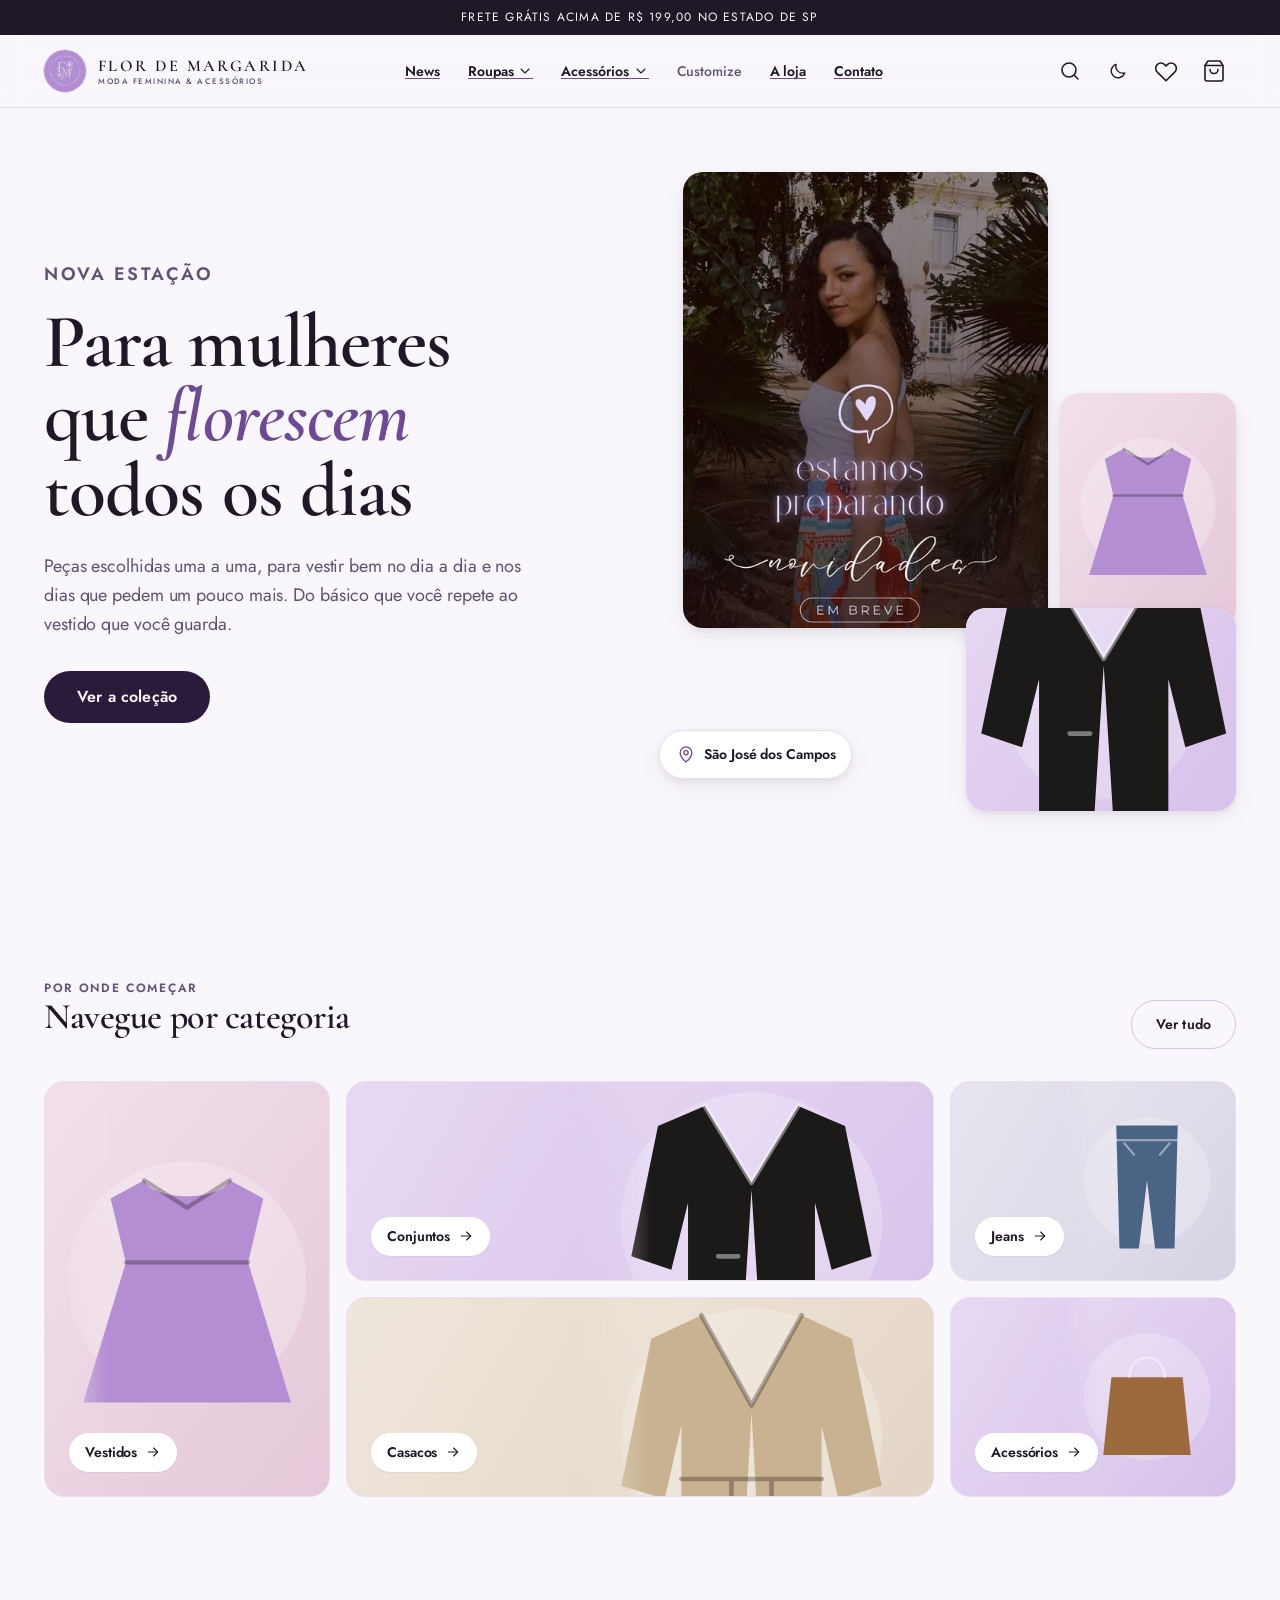
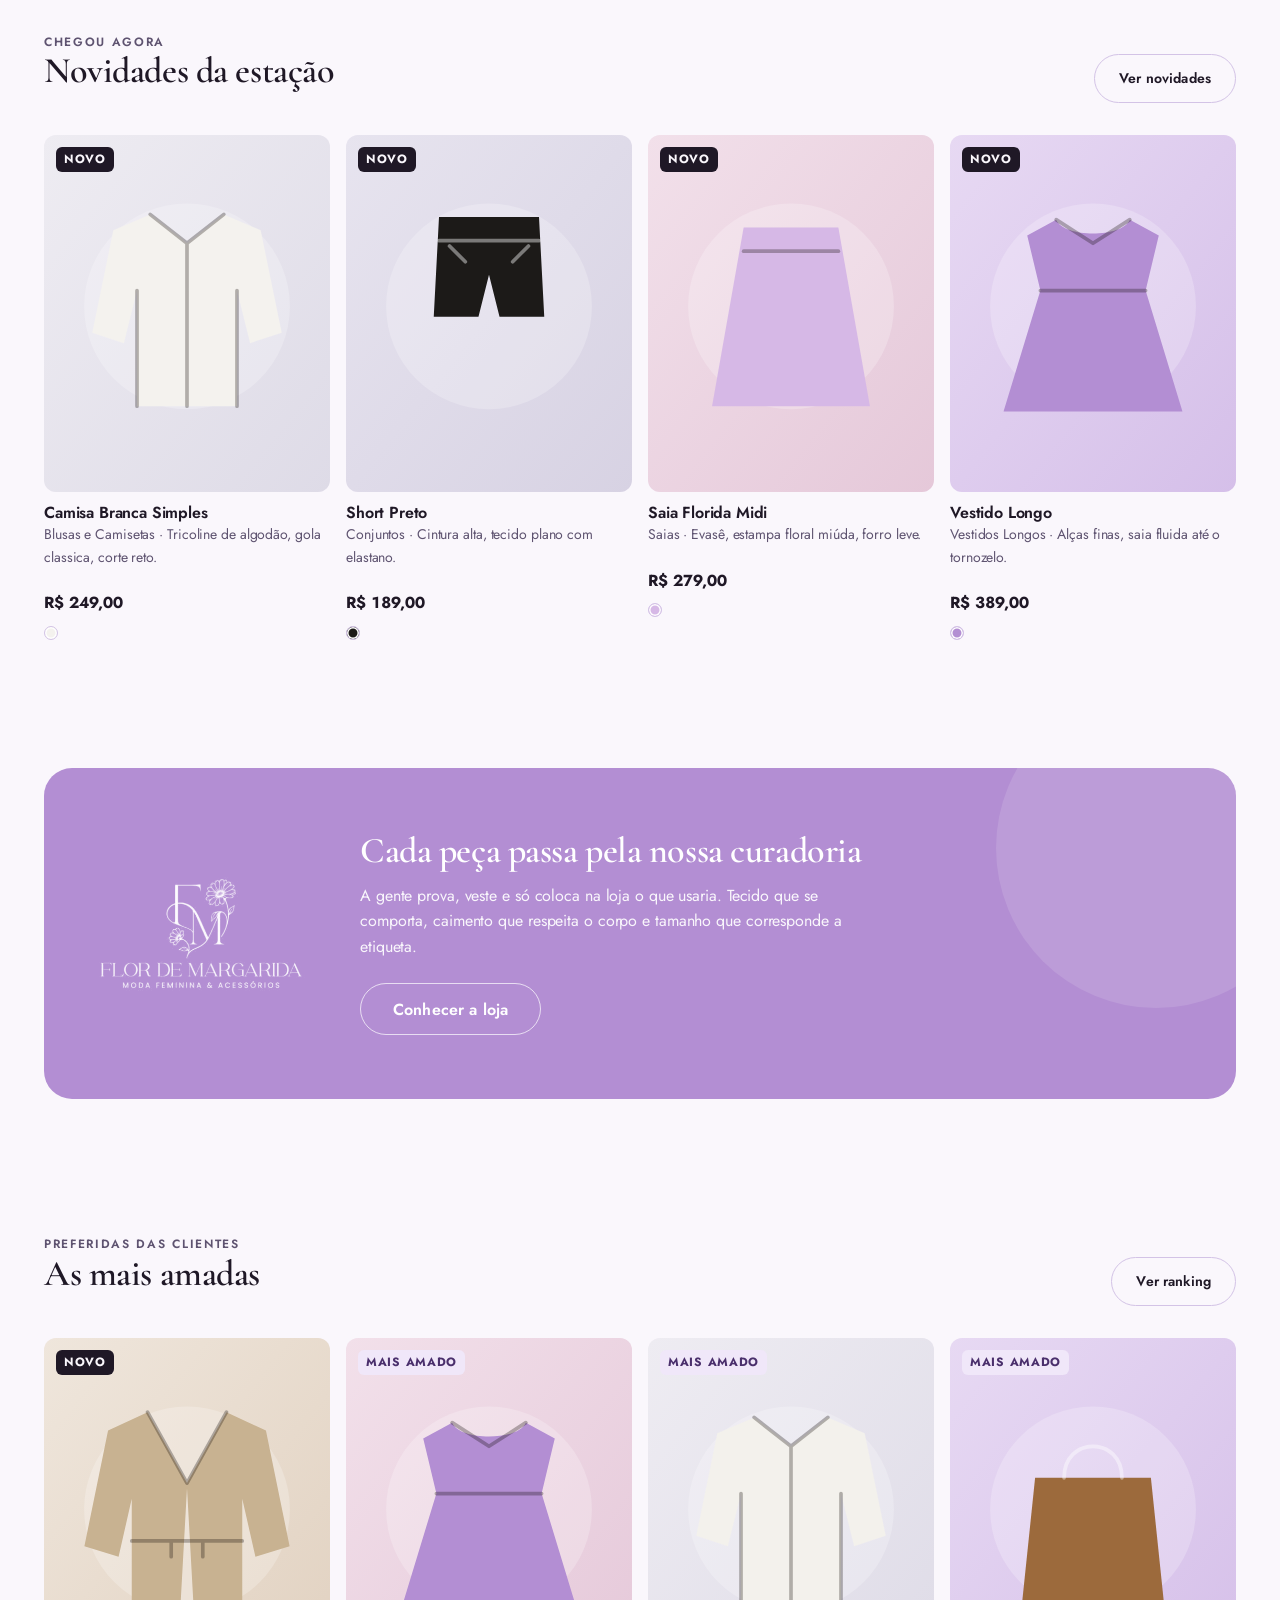
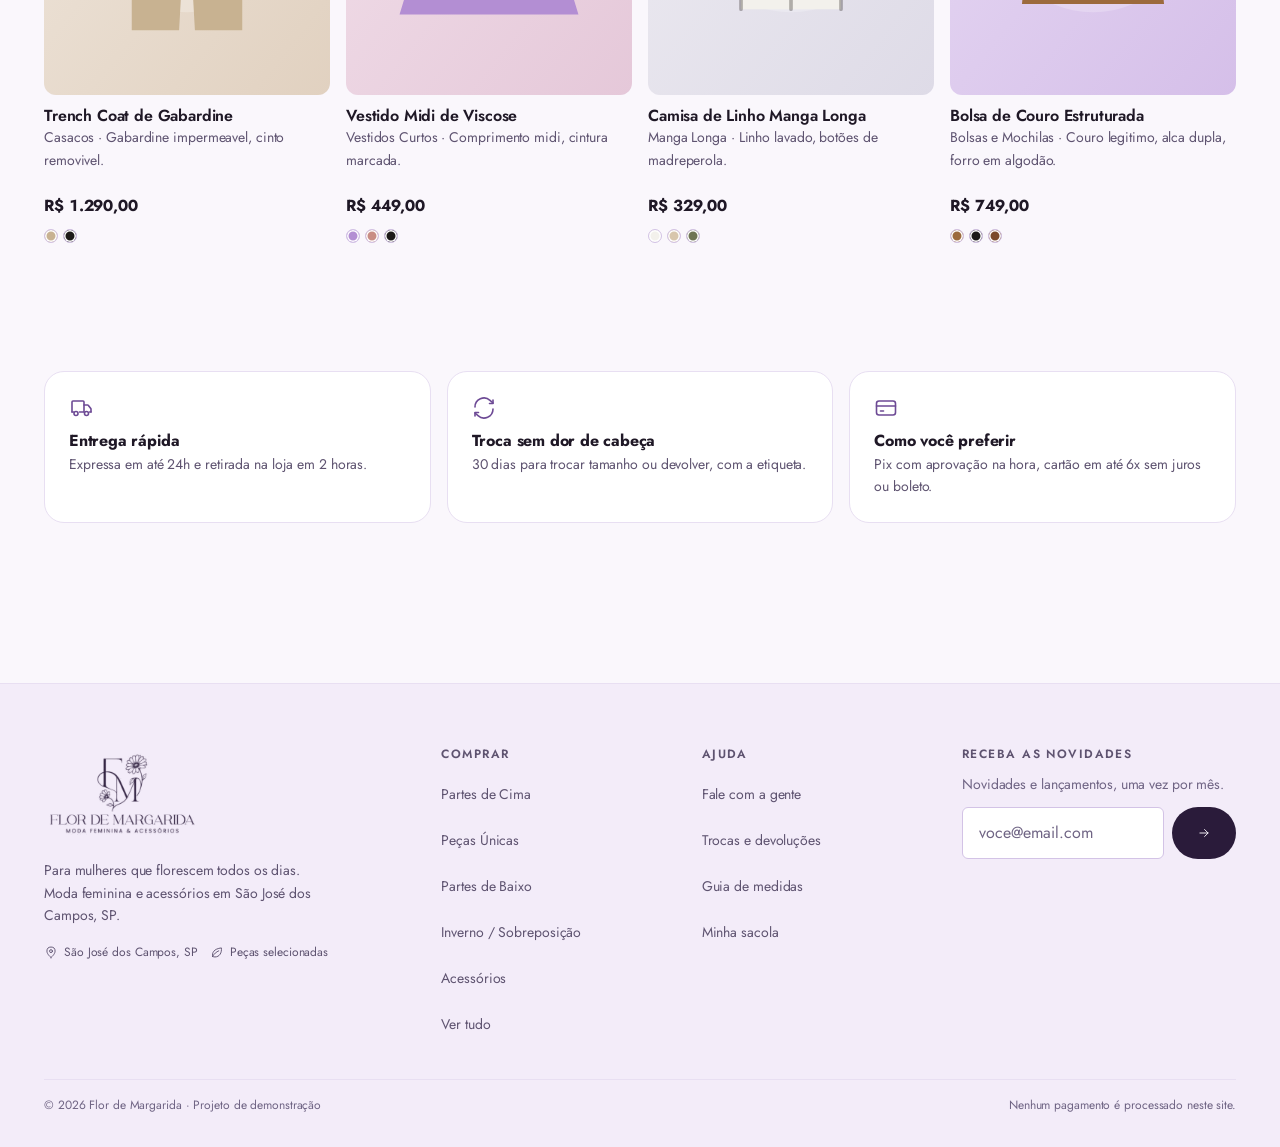
==== commit 9fd0ba5d: "Reestrutura o menu em Roupas e Acessórios e ajusta o site para celular - Nova árvore de categorias (" ====
--- a/index.html
+++ b/index.html
@@ -49,7 +49,6 @@
           </p>
           <div class="hero__acoes">
             <a class="btn btn--primario btn--grande" href="produtos.html">Ver a coleção</a>
-            <a class="btn btn--contorno btn--grande" href="produtos.html?ordem=novidades">Novidades</a>
           </div>
         </div>
         <div class="colagem" data-colagem></div>
@@ -136,14 +135,6 @@
           <h3>Como você preferir</h3>
           <p>Pix com aprovação na hora, cartão em até 6x sem juros ou boleto.</p>
         </div>
-        <div class="vantagem">
-          <svg class="i i--lg" viewBox="0 0 24 24" fill="none" stroke="currentColor" stroke-width="1.6"
-               stroke-linecap="round" stroke-linejoin="round" aria-hidden="true">
-            <path d="M12 21.5s7-5.5 7-11a7 7 0 1 0-14 0c0 5.5 7 11 7 11Z"/><circle cx="12" cy="10.5" r="2.5"/>
-          </svg>
-          <h3>Loja de verdade</h3>
-          <p>Venha provar antes de levar na nossa loja física.</p>
-        </div>
       </div>
     </section>
     </div>
--- a/assets/css/style.css
+++ b/assets/css/style.css
@@ -797,7 +797,7 @@
 .painel__topo { display: flex; align-items: center; justify-content: space-between; gap: var(--e3); margin-bottom: var(--e4); }
 .painel__topo h3 { margin: 0; font-family: var(--f-texto); font-size: var(--t-md); font-weight: 700; }
 
-.vantagens { display: grid; grid-template-columns: repeat(4, 1fr); gap: var(--e4); }
+.vantagens { display: grid; grid-template-columns: repeat(3, 1fr); gap: var(--e4); }
 .vantagem {
   padding: var(--e5); border: 1px solid var(--c-linha); border-radius: var(--r-lg);
   background: var(--c-superficie);
@@ -1272,6 +1272,11 @@
   .card__rapido .btn { font-size: var(--t-xs); padding-inline: var(--e2); min-height: 40px; }
   .etiqueta { font-size: 10px; padding: 3px 6px; letter-spacing: .04em; }
   .acoes-etapa .btn--primario { min-width: 0; }
+  .vantagens { grid-template-columns: 1fr; }
+  /* Alvos de toque: nome da peca e migalhas ganham area vertical no celular */
+  .card__nome a { display: inline-block; padding-block: 6px; }
+  .migalhas a { display: inline-block; padding-block: 8px; }
+  .link-botao { min-height: 44px; display: inline-flex; align-items: center; }
   .passo span:not(.passo__num) { display: none; }
   .passo[data-estado="ativo"] span:not(.passo__num) { display: inline; }
 }
@@ -1285,24 +1290,31 @@
 
 /* =============== 21. DROPDOWN, LETREIRO, TOPICOS ======== */
 
-/* Dropdown de Roupas no menu principal (desktop; no mobile a gaveta cobre) */
+/* Dropdowns de Roupas e Acessórios no menu principal (desktop; no mobile a gaveta cobre) */
 .nav-drop { position: relative; display: inline-flex; align-items: center; }
 .nav-drop > a { display: inline-flex; align-items: center; gap: 4px; }
 .submenu {
   position: absolute; top: 100%; left: 0; z-index: var(--z-sticky);
-  min-width: 460px; padding: var(--e4);
-  display: grid; grid-template-columns: repeat(2, 1fr); gap: var(--e3) var(--e4);
+  padding: var(--e4) var(--e4) var(--e3);
+  display: grid; gap: var(--e3) var(--e5);
   background: var(--c-superficie); border: 1px solid var(--c-linha);
   border-radius: var(--r); box-shadow: var(--s3);
   opacity: 0; visibility: hidden; transform: translateY(6px);
   transition: opacity var(--d) var(--ease-saida), transform var(--d) var(--ease-saida), visibility var(--d);
 }
+.submenu--roupas { min-width: 720px; grid-template-columns: repeat(4, minmax(0, 1fr)); }
+.submenu--acessorios { min-width: 240px; grid-template-columns: 1fr; }
 .nav-drop:hover .submenu,
 .nav-drop:focus-within .submenu { opacity: 1; visibility: visible; transform: none; }
 .submenu__col { display: grid; gap: 2px; align-content: start; }
-.submenu__cat { font-weight: 600; font-size: var(--t-sm); padding: 6px 8px; border-radius: var(--r-sm); color: var(--c-tinta); }
-.submenu__cat:hover { background: var(--c-superficie-2); color: var(--c-acento); text-decoration: none; }
-.submenu__cat--toggle {
+.submenu__grupo {
+  font-size: var(--t-xs); font-weight: 700; letter-spacing: .1em; text-transform: uppercase;
+  color: var(--c-acento); padding: 6px 8px 8px; border-bottom: 1px solid var(--c-linha); margin-bottom: 4px;
+}
+.submenu__grupo:hover { color: var(--c-acento-tinta); text-decoration: none; }
+.submenu__item { font-size: var(--t-sm); font-weight: 500; padding: 6px 8px; border-radius: var(--r-sm); color: var(--c-tinta); }
+.submenu__item:hover { background: var(--c-superficie-2); color: var(--c-acento); text-decoration: none; }
+.submenu__item--toggle {
   display: flex; align-items: center; justify-content: space-between; gap: 4px;
   width: 100%; background: none; border: 0; cursor: pointer;
   font-family: inherit; text-align: left;
@@ -1312,6 +1324,45 @@
 .submenu__subs { display: grid; gap: 1px; padding-left: 8px; margin-top: 2px; }
 .submenu__subs a { font-size: var(--t-sm); color: var(--c-tinta-2); padding: 5px 8px; border-radius: var(--r-sm); }
 .submenu__subs a:hover { background: var(--c-superficie-2); color: var(--c-acento); text-decoration: none; }
+.submenu__tudo {
+  grid-column: 1 / -1; display: inline-flex; align-items: center; gap: 6px;
+  padding: var(--e3) 8px 4px; border-top: 1px solid var(--c-linha); margin-top: var(--e2);
+  font-size: var(--t-sm); font-weight: 600; color: var(--c-tinta);
+}
+.submenu__tudo:hover { color: var(--c-acento); text-decoration: none; }
+
+/* Menu mobile: Roupas e Acessórios expandem a mesma arvore do dropdown */
+.menu-mobile { list-style: none; margin: 0; padding: 0; display: grid; gap: 2px; }
+.menu-mobile__item {
+  display: flex; align-items: center; justify-content: space-between; gap: var(--e2);
+  width: 100%; min-height: 52px; padding: 0;
+  font: inherit; font-size: 1.125rem; font-weight: 500; color: var(--c-tinta);
+  background: none; border: 0; cursor: pointer; text-align: left;
+}
+.menu-mobile__item:hover { text-decoration: none; color: var(--c-acento); }
+.menu-mobile__sub { padding: 0 0 var(--e3) var(--e3); border-left: 2px solid var(--c-linha); margin: 0 0 var(--e2) 4px; }
+.menu-mobile__tudo { display: flex; align-items: center; min-height: 44px; font-weight: 600; color: var(--c-tinta); }
+.menu-mobile__grupo {
+  display: flex; align-items: center; min-height: 40px; margin-top: var(--e2);
+  font-size: var(--t-xs); font-weight: 700; letter-spacing: .1em; text-transform: uppercase; color: var(--c-acento);
+}
+.menu-mobile__lista { list-style: none; margin: 0; padding: 0; display: grid; gap: 1px; }
+.menu-mobile__lista a { display: flex; align-items: center; min-height: 44px; color: var(--c-tinta-2); }
+.menu-mobile__lista--sub { padding-left: var(--e4); margin-bottom: var(--e2); }
+.menu-mobile__lista--sub a { min-height: 40px; color: var(--c-tinta-3); font-size: .9375rem; }
+.menu-mobile__cat {
+  display: flex; align-items: center; justify-content: space-between; gap: 8px;
+  width: 100%; min-height: 44px; padding: 0;
+  background: none; border: 0; cursor: pointer; color: var(--c-tinta-2); font: inherit; text-align: left;
+}
+.menu-mobile__extras { display: grid; gap: 4px; margin-top: 16px; padding-top: 16px; border-top: 1px solid var(--c-linha); }
+
+/* Subtitulo de grupo dentro do painel de filtros + descricao da colecao */
+.filtro-subtitulo {
+  margin: var(--e3) 0 var(--e1); font-size: var(--t-xs); font-weight: 700;
+  letter-spacing: .1em; text-transform: uppercase; color: var(--c-acento);
+}
+.catalogo__descricao { max-width: 64ch; font-size: var(--t-sm); }
 
 /* Letreiro rotativo do topo */
 .aviso-topo__frase { display: inline-block; opacity: 1; transition: opacity .3s var(--ease-saida); }
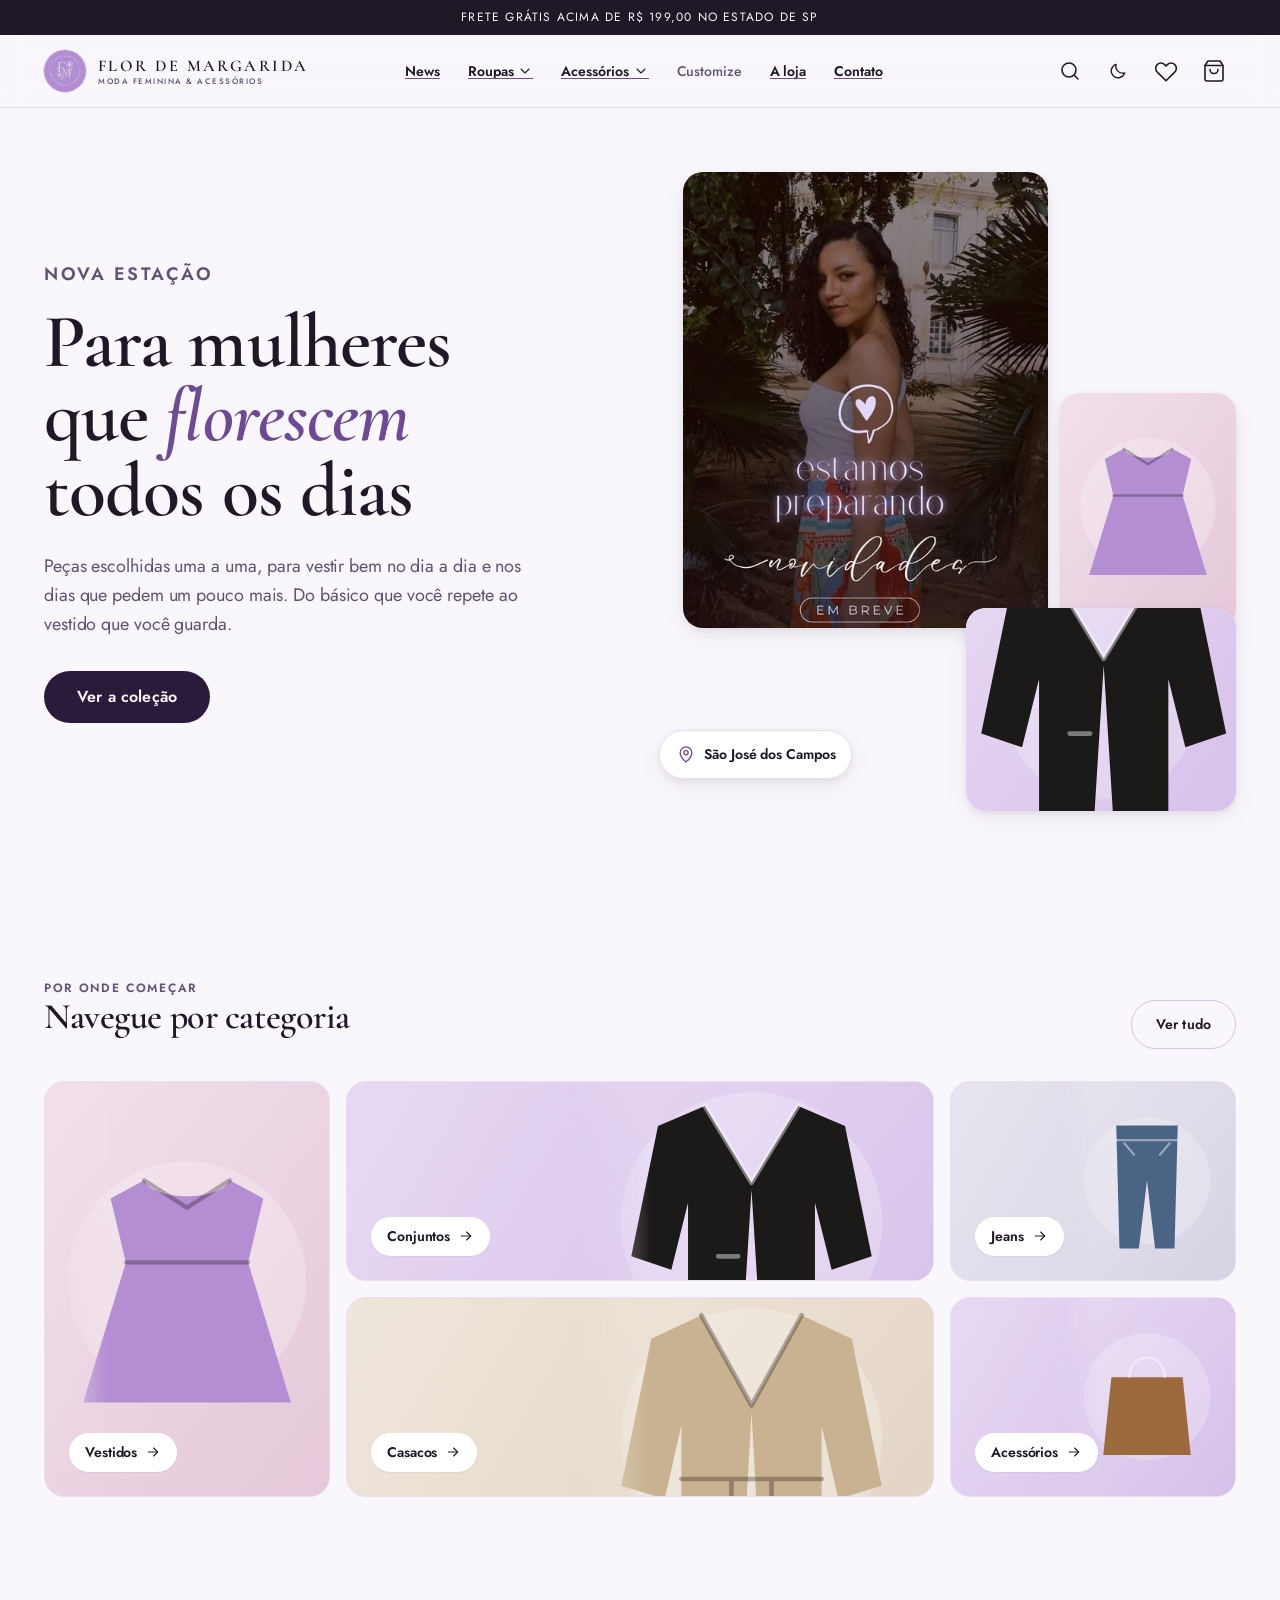
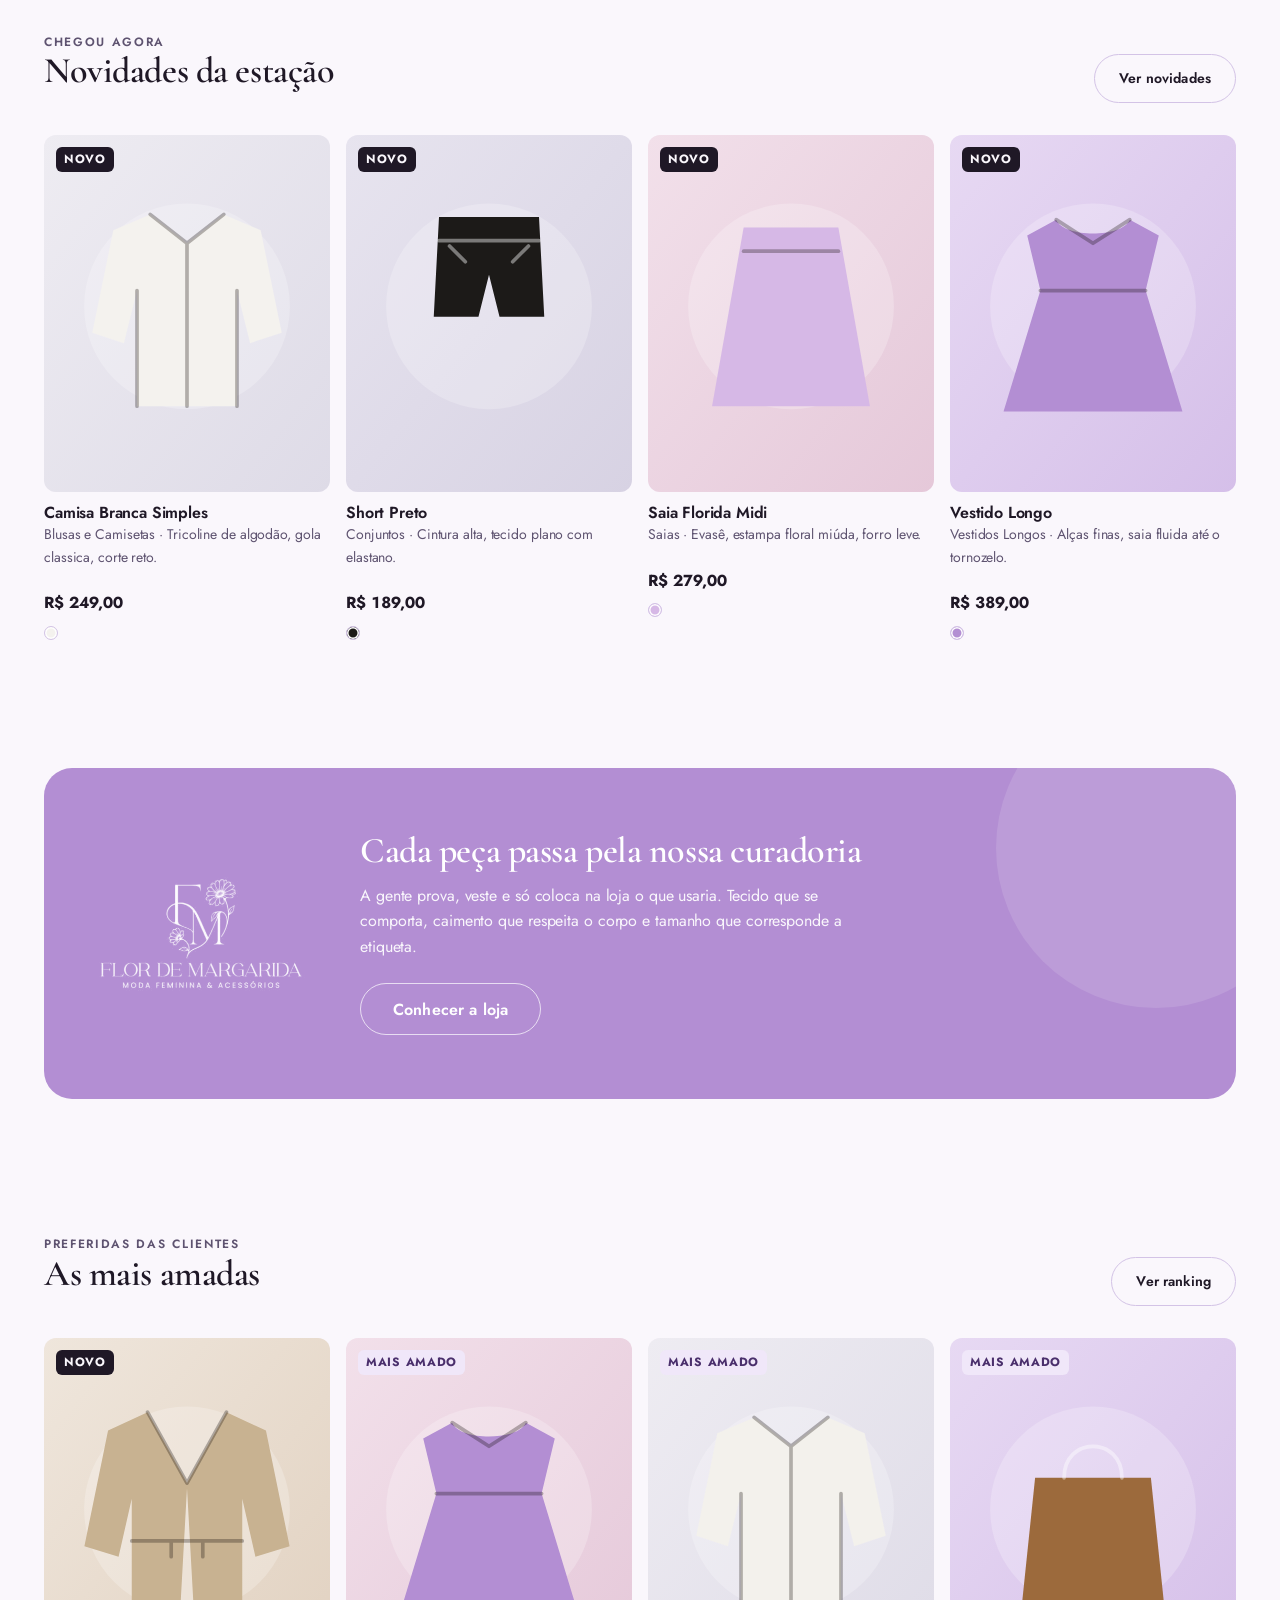
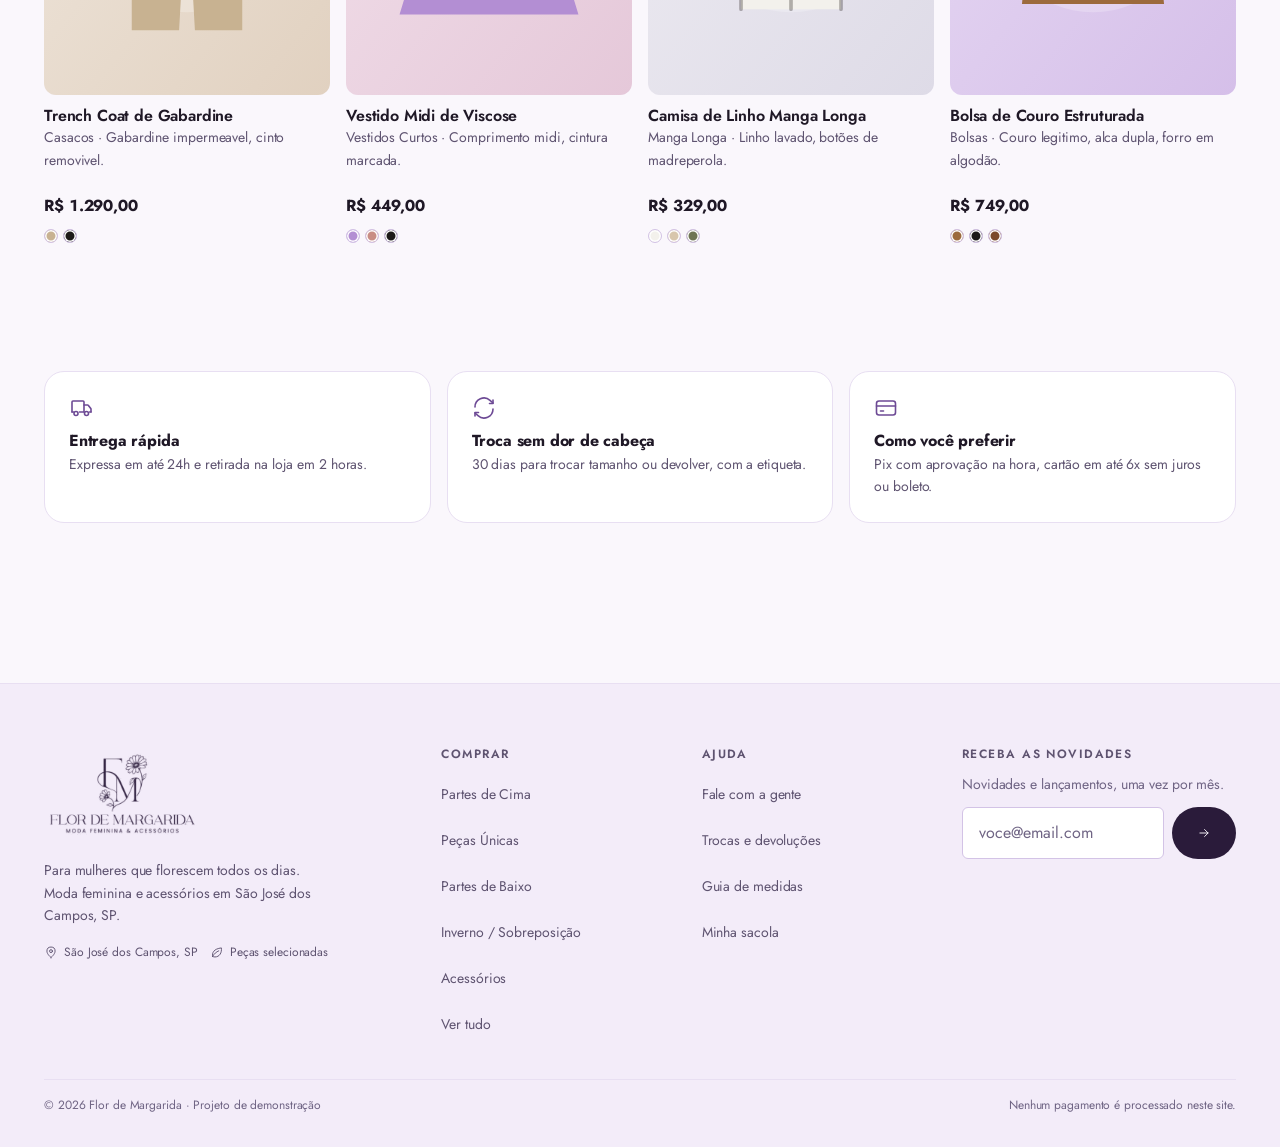
==== commit f60adf4d: "Versiona CSS e JS nas páginas para evitar cache antigo Co-Authored-By: Claude Fable 5.1 <noreply@ant" ====
--- a/index.html
+++ b/index.html
@@ -12,7 +12,7 @@
   <link rel="preconnect" href="https://fonts.googleapis.com">
   <link rel="preconnect" href="https://fonts.gstatic.com" crossorigin>
   <link rel="stylesheet" href="https://fonts.googleapis.com/css2?family=Cormorant+Garamond:wght@400;500;600;700&family=Jost:wght@300;400;500;600&display=swap">
-  <link rel="stylesheet" href="assets/css/style.css">
+  <link rel="stylesheet" href="assets/css/style.css?v=20261029a">
 </head>
 <body data-pagina="inicio">
 
@@ -143,11 +143,11 @@
 
   <footer data-rodape></footer>
 
-  <script src="assets/js/icones.js"></script>
-  <script src="assets/js/dados.js"></script>
-  <script src="assets/js/loja.js"></script>
-  <script src="assets/js/componentes.js"></script>
-  <script src="assets/js/customize.js"></script>
-  <script src="assets/js/app.js"></script>
+  <script src="assets/js/icones.js?v=20261029a"></script>
+  <script src="assets/js/dados.js?v=20261029a"></script>
+  <script src="assets/js/loja.js?v=20261029a"></script>
+  <script src="assets/js/componentes.js?v=20261029a"></script>
+  <script src="assets/js/customize.js?v=20261029a"></script>
+  <script src="assets/js/app.js?v=20261029a"></script>
 </body>
 </html>
--- a/assets/css/style.css
+++ b/assets/css/style.css
@@ -375,6 +375,7 @@
   display: inline-flex; align-items: center;
   min-height: 44px; padding-inline: var(--e3);
   font-size: var(--t-sm); font-weight: 500; color: var(--c-tinta-2);
+  white-space: nowrap;
   transition: color var(--d) var(--ease-saida);
 }
 .nav-principal a:hover { color: var(--c-tinta); }
@@ -1364,6 +1365,34 @@
 }
 .catalogo__descricao { max-width: 64ch; font-size: var(--t-sm); }
 
+/* Bloco de pagamento Pix (confirmacao do pedido) */
+.pix { display: grid; gap: var(--e4); }
+.pix__topo { display: flex; align-items: flex-start; gap: var(--e4); }
+.pix__corpo { display: grid; grid-template-columns: 220px minmax(0, 1fr); gap: var(--e5); align-items: start; }
+.pix__quadro {
+  padding: var(--e3); background: #fff; border-radius: var(--r);
+  border: 1px solid var(--c-linha); box-shadow: var(--s1);
+}
+.pix__qr { display: block; width: 100%; height: auto; }
+.pix__dados { display: grid; gap: var(--e3); }
+.pix__codigo {
+  font-family: ui-monospace, SFMono-Regular, Menlo, Consolas, monospace;
+  font-size: var(--t-xs); line-height: 1.4; word-break: break-all; resize: none;
+  color: var(--c-tinta-2);
+}
+.pix__meta { margin: 0; display: grid; gap: 6px; font-size: var(--t-sm); }
+.pix__meta div { display: flex; justify-content: space-between; gap: var(--e3); }
+.pix__meta dt { color: var(--c-tinta-2); }
+.pix__meta dd { margin: 0; font-weight: 600; text-align: right; }
+.pix__rodape { display: flex; gap: 8px; align-items: flex-start; margin: 0; padding-top: var(--e3); border-top: 1px dashed var(--c-linha); }
+.pix__rodape .i { flex: none; margin-top: 2px; }
+.pix--aviso { display: flex; gap: var(--e3); align-items: flex-start; color: var(--c-aviso); }
+.pix--aviso code { font-size: var(--t-xs); }
+@media (max-width: 720px) {
+  .pix__corpo { grid-template-columns: 1fr; }
+  .pix__quadro { max-width: 260px; margin-inline: auto; }
+}
+
 /* Letreiro rotativo do topo */
 .aviso-topo__frase { display: inline-block; opacity: 1; transition: opacity .3s var(--ease-saida); }
 
